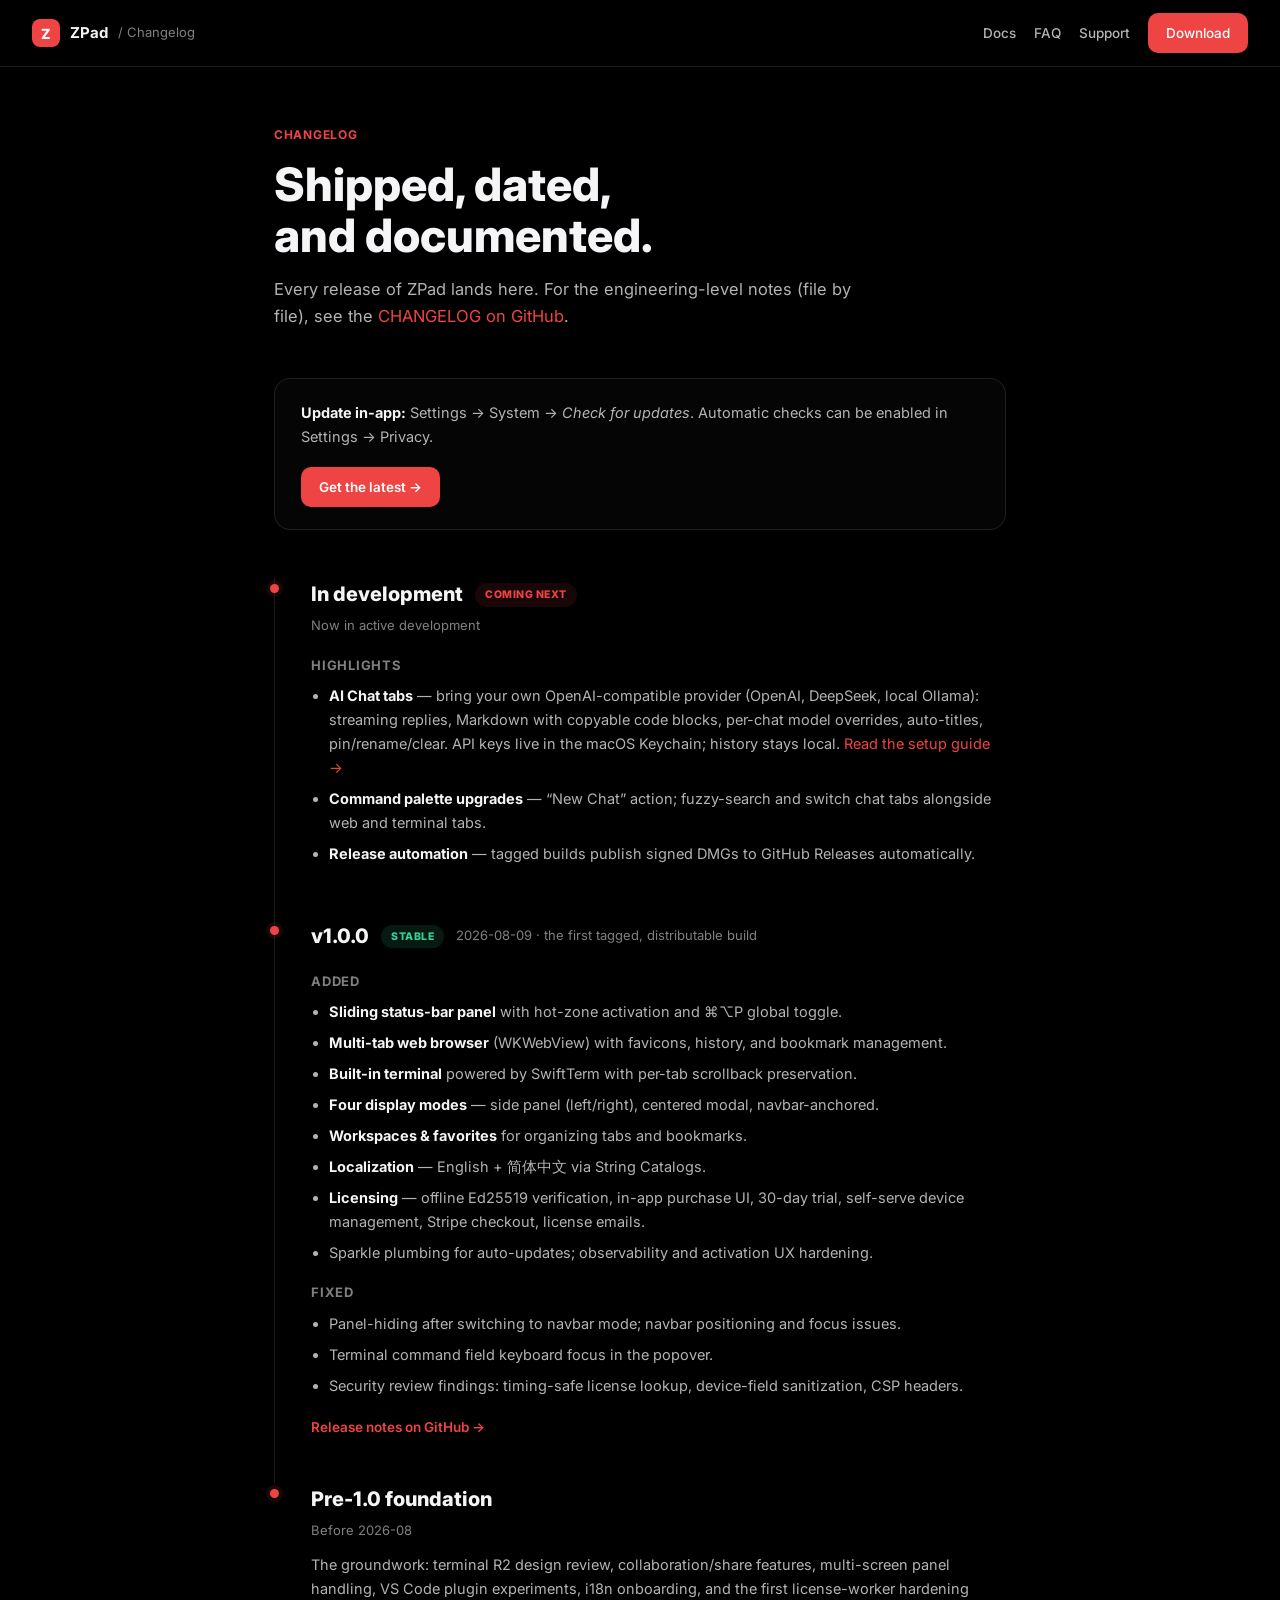
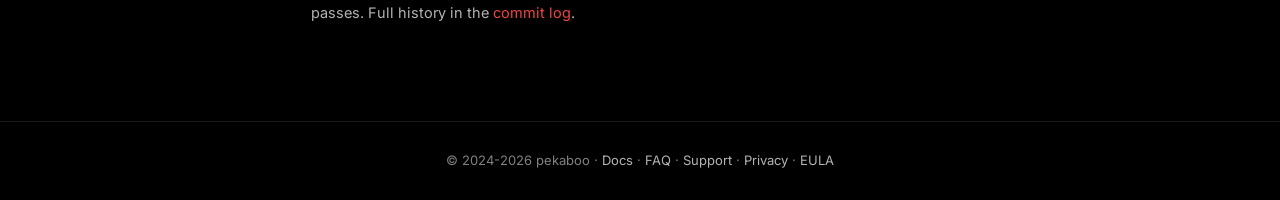
==== changelog.html @ 7bf7c528 "Website: ZPad official site (migrated from ZPad/website) - 9 pages: index, docs, faq, changelog, sup" ====
<!DOCTYPE html>
<html lang="en">
<head>
  <meta charset="UTF-8" />
  <meta name="viewport" content="width=device-width, initial-scale=1.0, viewport-fit=cover" />
  <meta name="theme-color" content="#000000" />
  <title>ZPad Changelog — What's new in every release</title>
  <meta name="description" content="Every ZPad release, dated and documented: new features, fixes, and improvements. Watch the product improve in public — v1.0.0 shipped the sliding panel, browser, terminal, workspaces, and licensing." />
  <meta name="robots" content="index, follow" />
  <link rel="canonical" href="https://zpad.wangyitu.tech/changelog.html" />
  <link rel="icon" type="image/svg+xml" href="data:image/svg+xml,<svg xmlns='http://www.w3.org/2000/svg' viewBox='0 0 100 100'><rect width='100' height='100' rx='22' fill='%23ef4444'/><text x='50' y='72' font-size='62' font-family='-apple-system,sans-serif' font-weight='800' fill='white' text-anchor='middle'>Z</text></svg>" />
  <meta property="og:type" content="website" />
  <meta property="og:site_name" content="ZPad" />
  <meta property="og:title" content="ZPad Changelog" />
  <meta property="og:description" content="Every release, dated and documented. Watch ZPad improve in public." />
  <meta property="og:url" content="https://zpad.wangyitu.tech/changelog.html" />
  <link rel="preconnect" href="https://fonts.googleapis.com" />
  <link rel="preconnect" href="https://fonts.gstatic.com" crossorigin />
  <link href="https://fonts.googleapis.com/css2?family=Inter:wght@400;500;600;700;800&display=swap" rel="stylesheet" />
  <style>
    * { margin: 0; padding: 0; box-sizing: border-box; }

    :root {
      --accent: #ef4444;
      --accent-dim: rgba(239, 68, 68, 0.1);
      --text-primary: #f5f5f7;
      --text-secondary: rgba(255, 255, 255, 0.7);
      --text-tertiary: rgba(255, 255, 255, 0.5);
      --border: rgba(255, 255, 255, 0.1);
      --border-light: rgba(255, 255, 255, 0.16);
      --card: rgba(255, 255, 255, 0.02);
    }

    body {
      font-family: 'Inter', -apple-system, BlinkMacSystemFont, 'SF Pro Display', sans-serif;
      background: #000;
      color: var(--text-primary);
      line-height: 1.65;
      -webkit-font-smoothing: antialiased;
    }

    a { color: var(--accent); text-decoration: none; }
    a:hover { text-decoration: underline; }

    code {
      font-family: ui-monospace, 'SF Mono', Menlo, monospace;
      font-size: 0.88em;
      background: rgba(255,255,255,0.07);
      padding: 2px 7px;
      border-radius: 5px;
    }

    .header {
      position: fixed; top: 0; left: 0; right: 0; z-index: 100;
      display: flex; align-items: center; justify-content: space-between;
      padding: 13px 32px;
      background: rgba(0,0,0,0.82);
      backdrop-filter: saturate(180%) blur(20px);
      -webkit-backdrop-filter: saturate(180%) blur(20px);
      border-bottom: 1px solid var(--border);
    }
    .brand { display: flex; align-items: center; gap: 10px; color: inherit; }
    .brand:hover { text-decoration: none; }
    .logo {
      width: 28px; height: 28px; border-radius: 8px;
      background: var(--accent); color: #fff;
      display: flex; align-items: center; justify-content: center;
      font-weight: 800; font-size: 14px;
    }
    .brand-name { font-weight: 700; font-size: 15px; }
    .header-crumb { font-size: 13px; color: var(--text-tertiary); }
    .header-links { display: flex; align-items: center; gap: 18px; }
    .header-links a { color: var(--text-secondary); font-size: 13.5px; font-weight: 500; }
    .header-links a:hover { color: var(--text-primary); text-decoration: none; }
    .btn-primary {
      display: inline-flex; align-items: center; gap: 8px;
      background: var(--accent); color: #fff !important;
      padding: 9px 18px; border-radius: 10px;
      font-size: 13.5px; font-weight: 600;
      transition: transform .15s ease, box-shadow .15s ease;
    }
    .btn-primary:hover { transform: translateY(-1px); box-shadow: 0 6px 20px rgba(239,68,68,0.35); text-decoration: none; }

    main { max-width: 780px; margin: 0 auto; padding: 120px 24px 90px; }

    .page-head { margin-bottom: 48px; }
    .eyebrow {
      display: inline-flex; align-items: center; gap: 8px;
      font-size: 12px; font-weight: 700; letter-spacing: .06em; text-transform: uppercase;
      color: var(--accent); margin-bottom: 14px;
    }
    h1 { font-size: clamp(32px, 5vw, 46px); font-weight: 800; line-height: 1.12; margin-bottom: 14px; }
    .page-head p { color: var(--text-secondary); font-size: 16.5px; max-width: 600px; }

    .subscribe-card {
      display: flex; align-items: center; justify-content: space-between; gap: 18px;
      flex-wrap: wrap;
      border: 1px solid var(--border); border-radius: 16px;
      background: var(--card); padding: 22px 26px; margin-bottom: 48px;
    }
    .subscribe-card p { margin: 0; font-size: 14.5px; color: var(--text-secondary); }
    .subscribe-card p strong { color: var(--text-primary); }

    /* Timeline */
    .release { position: relative; padding: 0 0 44px 36px; border-left: 1px solid var(--border); }
    .release:last-child { border-left-color: transparent; padding-bottom: 0; }
    .release::before {
      content: ''; position: absolute; left: -5px; top: 6px;
      width: 9px; height: 9px; border-radius: 50%;
      background: var(--accent); box-shadow: 0 0 0 4px var(--accent-dim);
    }
    .release.current::before { animation: pulse 2.2s infinite; }
    @keyframes pulse { 0%,100% { box-shadow: 0 0 0 4px var(--accent-dim);} 50% { box-shadow: 0 0 0 8px rgba(239,68,68,0.05);} }
    .rel-head { display: flex; align-items: center; gap: 12px; flex-wrap: wrap; margin-bottom: 4px; }
    .rel-head h2 { font-size: 20px; font-weight: 800; }
    .rel-tag {
      font-size: 10.5px; font-weight: 800; letter-spacing: .05em;
      padding: 3px 10px; border-radius: 999px;
    }
    .rel-tag.latest { background: var(--accent); color: #fff; }
    .rel-tag.next { background: var(--accent-dim); color: var(--accent); }
    .rel-tag.stable { background: rgba(52,211,153,0.12); color: #34d399; }
    .rel-date { font-size: 13px; color: var(--text-tertiary); }
    .rel-body p { color: var(--text-secondary); font-size: 14.5px; margin: 12px 0 6px; }
    .rel-body ul { margin: 6px 0 10px 18px; color: var(--text-secondary); font-size: 14.5px; }
    .rel-body li { margin-bottom: 7px; }
    .rel-body strong { color: var(--text-primary); }
    .rel-body h3 { font-size: 13px; font-weight: 700; text-transform: uppercase; letter-spacing: .06em; color: var(--text-tertiary); margin: 18px 0 8px; }
    .rel-link { font-size: 13.5px; font-weight: 600; display: inline-block; margin-top: 8px; }

    .footer {
      border-top: 1px solid var(--border);
      padding: 28px 32px; text-align: center;
      color: var(--text-tertiary); font-size: 13px;
    }
    .footer a { color: var(--text-secondary); }

    @media (max-width: 640px) {
      .header { padding: 12px 20px; }
      .header-crumb { display: none; }
      main { padding: 100px 18px 70px; }
    }
    @media (prefers-reduced-motion: reduce) {
      .release.current::before { animation: none; }
    }
  </style>
</head>
<body>

<header class="header">
  <a class="brand" href="index.html">
    <div class="logo">Z</div>
    <span class="brand-name">ZPad</span>
    <span class="header-crumb">/ Changelog</span>
  </a>
  <nav class="header-links">
    <a href="docs.html">Docs</a>
    <a href="faq.html">FAQ</a>
    <a href="support.html">Support</a>
    <a class="btn-primary" href="https://github.com/pekaboo/ZPad/releases/latest" target="_blank" rel="noopener">Download</a>
  </nav>
</header>

<main>
  <div class="page-head">
    <span class="eyebrow">Changelog</span>
    <h1>Shipped, dated,<br>and documented.</h1>
    <p>Every release of ZPad lands here. For the engineering-level notes (file by file), see the <a href="https://github.com/pekaboo/ZPad/blob/master/CHANGELOG.md" target="_blank" rel="noopener">CHANGELOG on GitHub</a>.</p>
  </div>

  <div class="subscribe-card">
    <p><strong>Update in-app:</strong> Settings → System → <em>Check for updates</em>. Automatic checks can be enabled in Settings → Privacy.</p>
    <a class="btn-primary" href="https://github.com/pekaboo/ZPad/releases/latest" target="_blank" rel="noopener" style="text-decoration:none;">Get the latest →</a>
  </div>

  <!-- ============ Next ============ -->
  <article class="release current" id="next">
    <div class="rel-head">
      <h2>In development</h2>
      <span class="rel-tag next">COMING NEXT</span>
    </div>
    <div class="rel-date">Now in active development</div>
    <div class="rel-body">
      <h3>Highlights</h3>
      <ul>
        <li><strong>AI Chat tabs</strong> — bring your own OpenAI-compatible provider (OpenAI, DeepSeek, local Ollama): streaming replies, Markdown with copyable code blocks, per-chat model overrides, auto-titles, pin/rename/clear. API keys live in the macOS Keychain; history stays local. <a href="docs.html#ai-chat">Read the setup guide →</a></li>
        <li><strong>Command palette upgrades</strong> — “New Chat” action; fuzzy-search and switch chat tabs alongside web and terminal tabs.</li>
        <li><strong>Release automation</strong> — tagged builds publish signed DMGs to GitHub Releases automatically.</li>
      </ul>
    </div>
  </article>

  <!-- ============ 1.0.0 ============ -->
  <article class="release" id="v1-0-0">
    <div class="rel-head">
      <h2>v1.0.0</h2>
      <span class="rel-tag stable">STABLE</span>
      <span class="rel-date">2026-08-09 · the first tagged, distributable build</span>
    </div>
    <div class="rel-body">
      <h3>Added</h3>
      <ul>
        <li><strong>Sliding status-bar panel</strong> with hot-zone activation and <kbd style="font-family:inherit;">⌘⌥P</kbd> global toggle.</li>
        <li><strong>Multi-tab web browser</strong> (WKWebView) with favicons, history, and bookmark management.</li>
        <li><strong>Built-in terminal</strong> powered by SwiftTerm with per-tab scrollback preservation.</li>
        <li><strong>Four display modes</strong> — side panel (left/right), centered modal, navbar-anchored.</li>
        <li><strong>Workspaces &amp; favorites</strong> for organizing tabs and bookmarks.</li>
        <li><strong>Localization</strong> — English + 简体中文 via String Catalogs.</li>
        <li><strong>Licensing</strong> — offline Ed25519 verification, in-app purchase UI, 30-day trial, self-serve device management, Stripe checkout, license emails.</li>
        <li>Sparkle plumbing for auto-updates; observability and activation UX hardening.</li>
      </ul>
      <h3>Fixed</h3>
      <ul>
        <li>Panel-hiding after switching to navbar mode; navbar positioning and focus issues.</li>
        <li>Terminal command field keyboard focus in the popover.</li>
        <li>Security review findings: timing-safe license lookup, device-field sanitization, CSP headers.</li>
      </ul>
      <a class="rel-link" href="https://github.com/pekaboo/ZPad/releases/tag/v1.0.0" target="_blank" rel="noopener">Release notes on GitHub →</a>
    </div>
  </article>

  <!-- ============ Pre-1.0 ============ -->
  <article class="release" id="pre-history">
    <div class="rel-head">
      <h2>Pre-1.0 foundation</h2>
    </div>
    <div class="rel-date">Before 2026-08</div>
    <div class="rel-body">
      <p>The groundwork: terminal R2 design review, collaboration/share features, multi-screen panel handling, VS Code plugin experiments, i18n onboarding, and the first license-worker hardening passes. Full history in the <a href="https://github.com/pekaboo/ZPad/commits/master" target="_blank" rel="noopener">commit log</a>.</p>
    </div>
  </article>
</main>

<footer class="footer">
  <p>&copy; 2024-2026 pekaboo · <a href="docs.html">Docs</a> · <a href="faq.html">FAQ</a> · <a href="support.html">Support</a> · <a href="privacy.html">Privacy</a> · <a href="eula.html">EULA</a></p>
</footer>

</body>
</html>
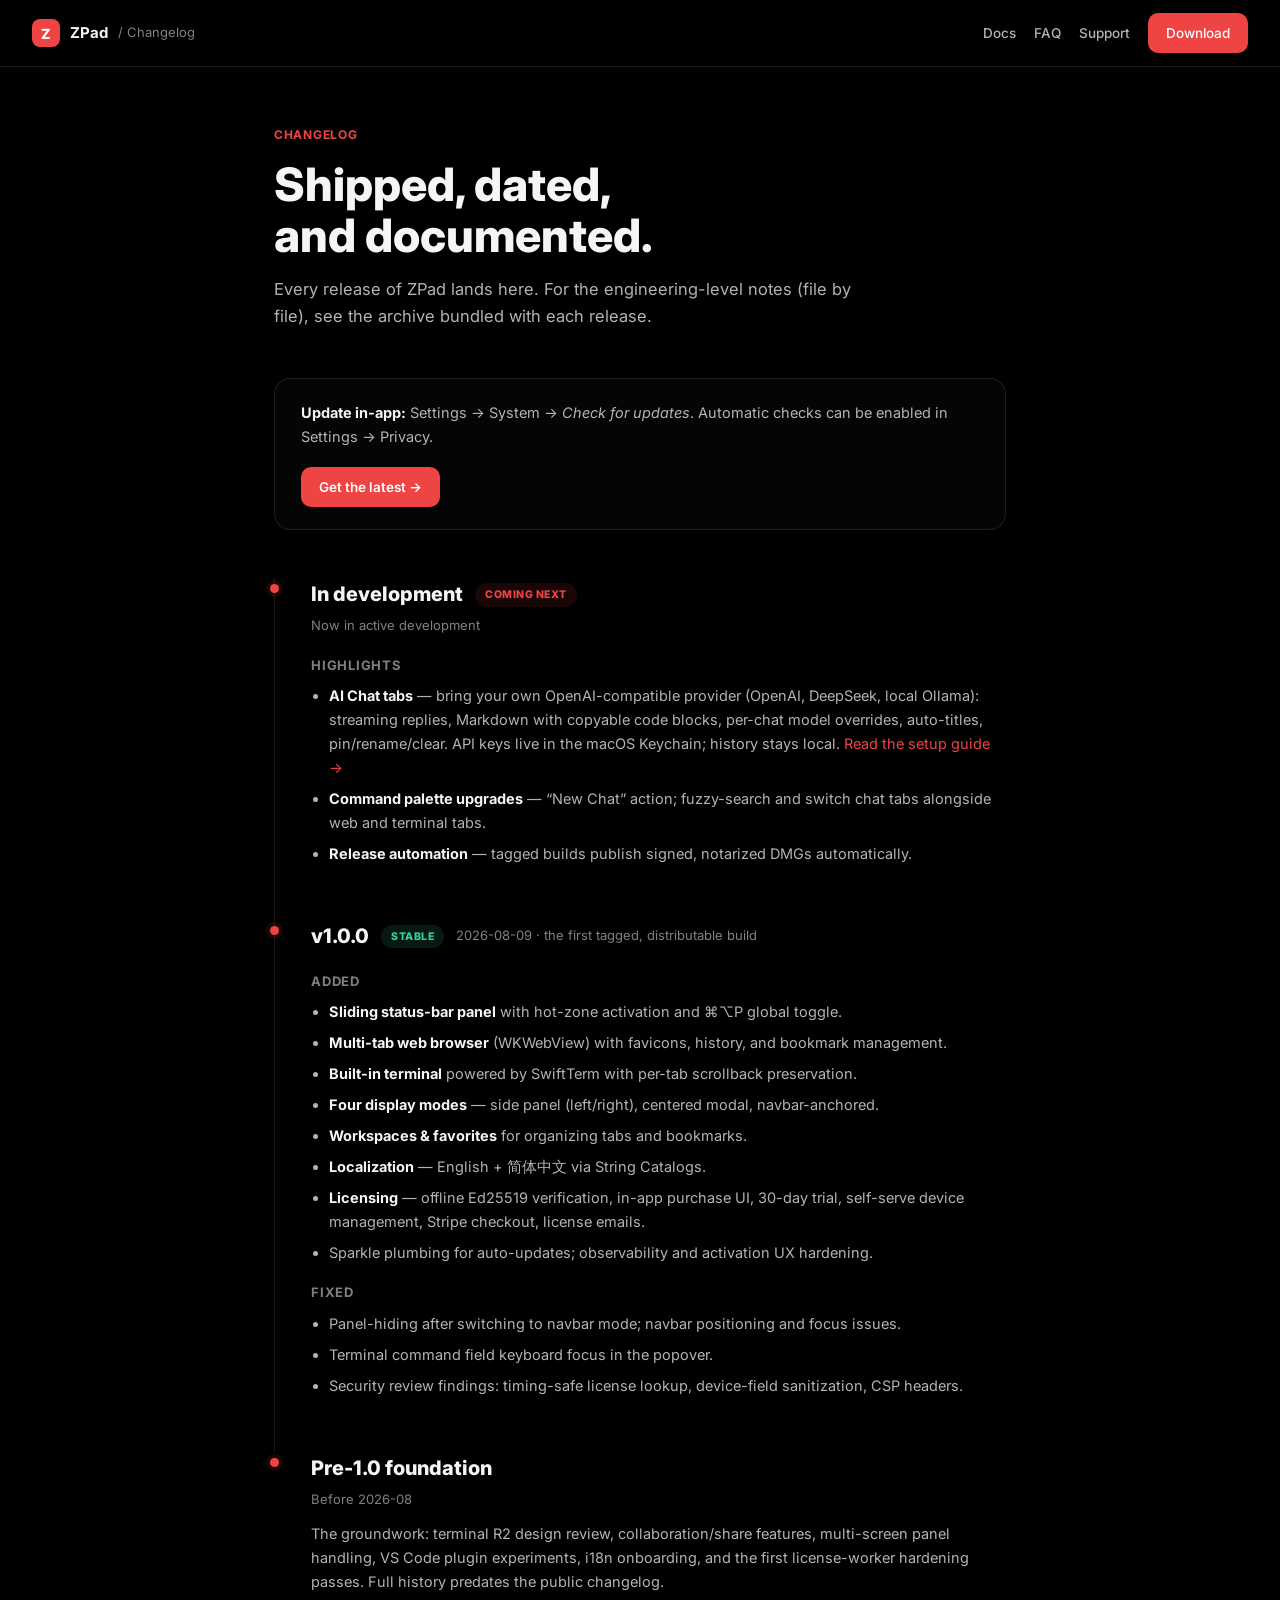
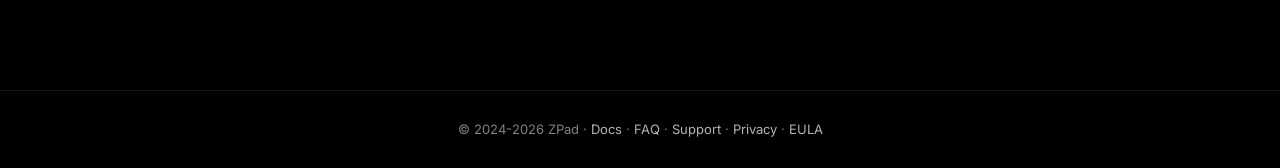
==== commit ff37c586: "Remove GitHub/open-source references for paid closed-source product - Strip all repository/issue/rel" ====
--- a/changelog.html
+++ b/changelog.html
@@ -7,13 +7,13 @@
   <title>ZPad Changelog — What's new in every release</title>
   <meta name="description" content="Every ZPad release, dated and documented: new features, fixes, and improvements. Watch the product improve in public — v1.0.0 shipped the sliding panel, browser, terminal, workspaces, and licensing." />
   <meta name="robots" content="index, follow" />
-  <link rel="canonical" href="https://zpad.wangyitu.tech/changelog.html" />
+  <link rel="canonical" href="https://zpad.app/changelog.html" />
   <link rel="icon" type="image/svg+xml" href="data:image/svg+xml,<svg xmlns='http://www.w3.org/2000/svg' viewBox='0 0 100 100'><rect width='100' height='100' rx='22' fill='%23ef4444'/><text x='50' y='72' font-size='62' font-family='-apple-system,sans-serif' font-weight='800' fill='white' text-anchor='middle'>Z</text></svg>" />
   <meta property="og:type" content="website" />
   <meta property="og:site_name" content="ZPad" />
   <meta property="og:title" content="ZPad Changelog" />
   <meta property="og:description" content="Every release, dated and documented. Watch ZPad improve in public." />
-  <meta property="og:url" content="https://zpad.wangyitu.tech/changelog.html" />
+  <meta property="og:url" content="https://zpad.app/changelog.html" />
   <link rel="preconnect" href="https://fonts.googleapis.com" />
   <link rel="preconnect" href="https://fonts.gstatic.com" crossorigin />
   <link href="https://fonts.googleapis.com/css2?family=Inter:wght@400;500;600;700;800&display=swap" rel="stylesheet" />
@@ -157,7 +157,7 @@
     <a href="docs.html">Docs</a>
     <a href="faq.html">FAQ</a>
     <a href="support.html">Support</a>
-    <a class="btn-primary" href="https://github.com/pekaboo/ZPad/releases/latest" target="_blank" rel="noopener">Download</a>
+    <a class="btn-primary" href="download.html" target="_blank" rel="noopener">Download</a>
   </nav>
 </header>
 
@@ -165,12 +165,12 @@
   <div class="page-head">
     <span class="eyebrow">Changelog</span>
     <h1>Shipped, dated,<br>and documented.</h1>
-    <p>Every release of ZPad lands here. For the engineering-level notes (file by file), see the <a href="https://github.com/pekaboo/ZPad/blob/master/CHANGELOG.md" target="_blank" rel="noopener">CHANGELOG on GitHub</a>.</p>
+    <p>Every release of ZPad lands here. For the engineering-level notes (file by file), see the archive bundled with each release.</p>
   </div>
 
   <div class="subscribe-card">
     <p><strong>Update in-app:</strong> Settings → System → <em>Check for updates</em>. Automatic checks can be enabled in Settings → Privacy.</p>
-    <a class="btn-primary" href="https://github.com/pekaboo/ZPad/releases/latest" target="_blank" rel="noopener" style="text-decoration:none;">Get the latest →</a>
+    <a class="btn-primary" href="download.html" target="_blank" rel="noopener" style="text-decoration:none;">Get the latest →</a>
   </div>
 
   <!-- ============ Next ============ -->
@@ -185,7 +185,7 @@
       <ul>
         <li><strong>AI Chat tabs</strong> — bring your own OpenAI-compatible provider (OpenAI, DeepSeek, local Ollama): streaming replies, Markdown with copyable code blocks, per-chat model overrides, auto-titles, pin/rename/clear. API keys live in the macOS Keychain; history stays local. <a href="docs.html#ai-chat">Read the setup guide →</a></li>
         <li><strong>Command palette upgrades</strong> — “New Chat” action; fuzzy-search and switch chat tabs alongside web and terminal tabs.</li>
-        <li><strong>Release automation</strong> — tagged builds publish signed DMGs to GitHub Releases automatically.</li>
+        <li><strong>Release automation</strong> — tagged builds publish signed, notarized DMGs automatically.</li>
       </ul>
     </div>
   </article>
@@ -215,7 +215,6 @@
         <li>Terminal command field keyboard focus in the popover.</li>
         <li>Security review findings: timing-safe license lookup, device-field sanitization, CSP headers.</li>
       </ul>
-      <a class="rel-link" href="https://github.com/pekaboo/ZPad/releases/tag/v1.0.0" target="_blank" rel="noopener">Release notes on GitHub →</a>
     </div>
   </article>
 
@@ -226,13 +225,13 @@
     </div>
     <div class="rel-date">Before 2026-08</div>
     <div class="rel-body">
-      <p>The groundwork: terminal R2 design review, collaboration/share features, multi-screen panel handling, VS Code plugin experiments, i18n onboarding, and the first license-worker hardening passes. Full history in the <a href="https://github.com/pekaboo/ZPad/commits/master" target="_blank" rel="noopener">commit log</a>.</p>
+      <p>The groundwork: terminal R2 design review, collaboration/share features, multi-screen panel handling, VS Code plugin experiments, i18n onboarding, and the first license-worker hardening passes. Full history predates the public changelog.</p>
     </div>
   </article>
 </main>
 
 <footer class="footer">
-  <p>&copy; 2024-2026 pekaboo · <a href="docs.html">Docs</a> · <a href="faq.html">FAQ</a> · <a href="support.html">Support</a> · <a href="privacy.html">Privacy</a> · <a href="eula.html">EULA</a></p>
+  <p>&copy; 2024-2026 ZPad · <a href="docs.html">Docs</a> · <a href="faq.html">FAQ</a> · <a href="support.html">Support</a> · <a href="privacy.html">Privacy</a> · <a href="eula.html">EULA</a></p>
 </footer>
 
 </body>
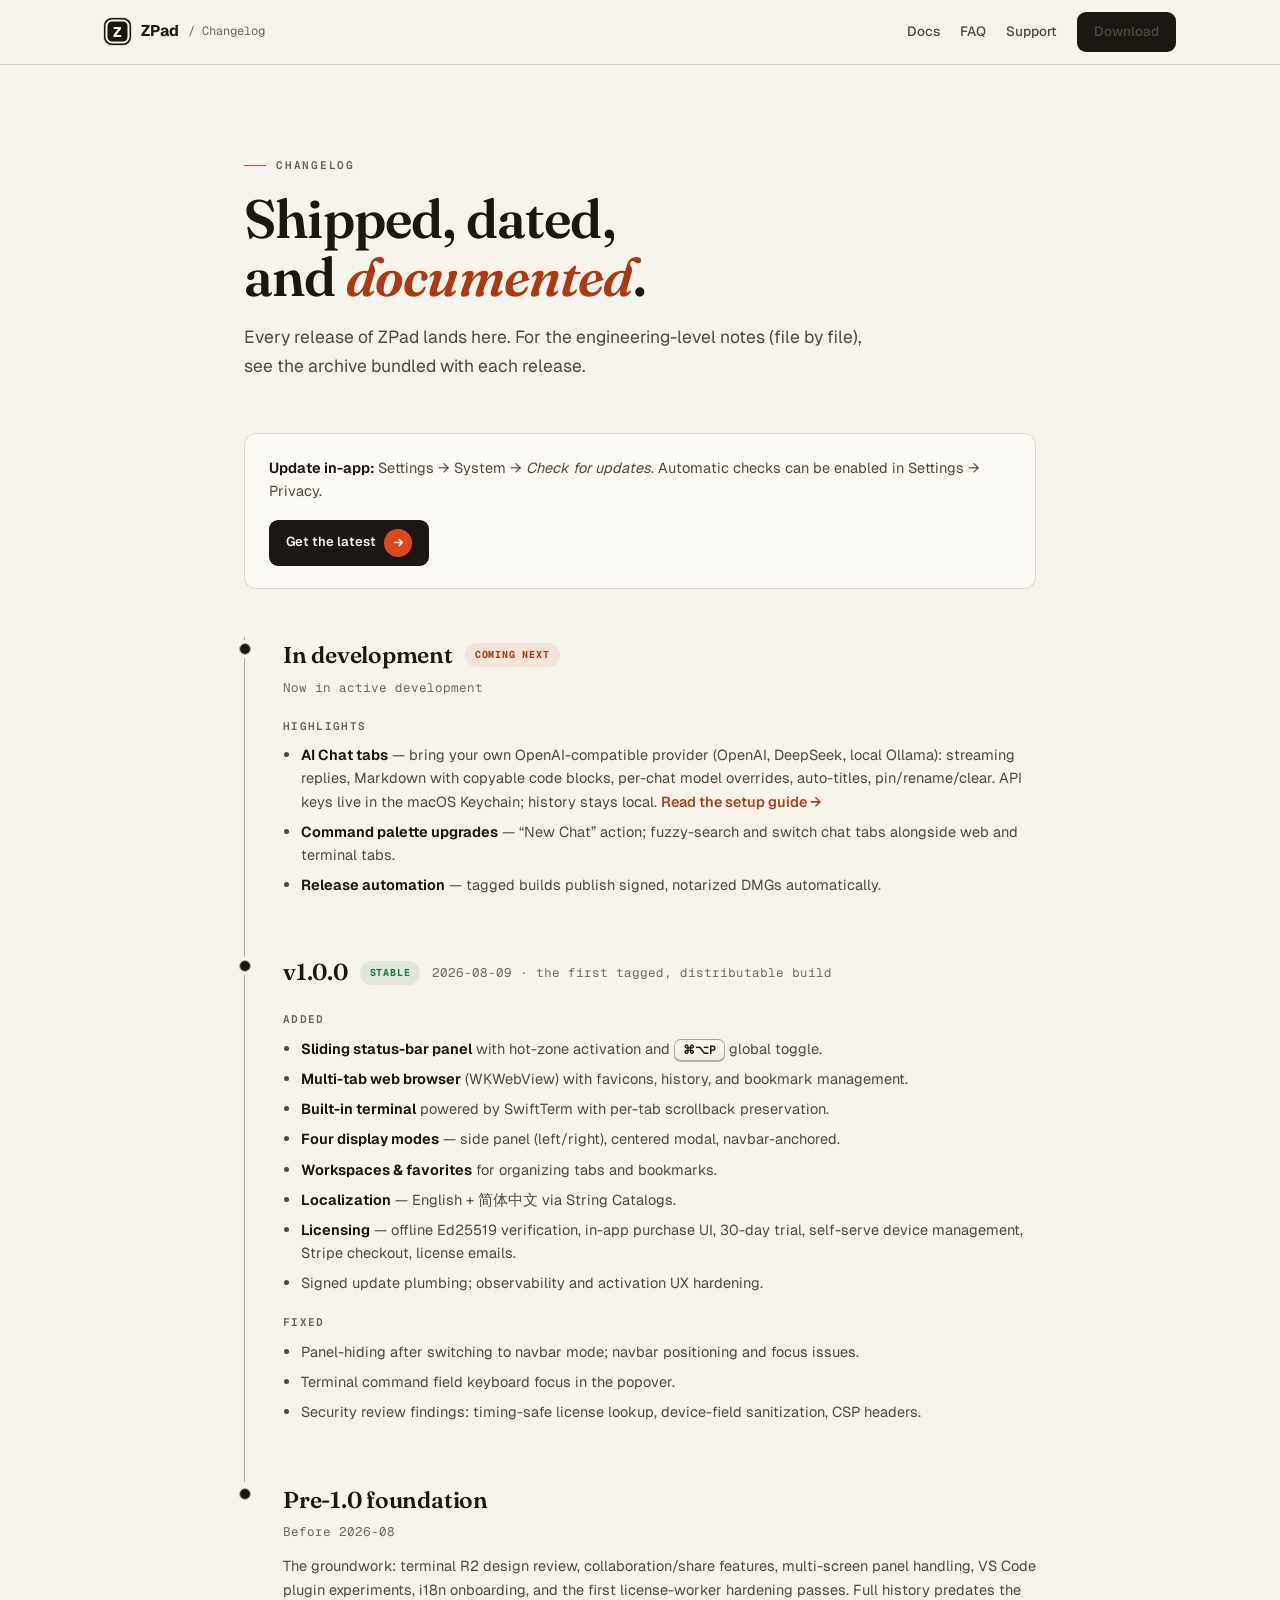
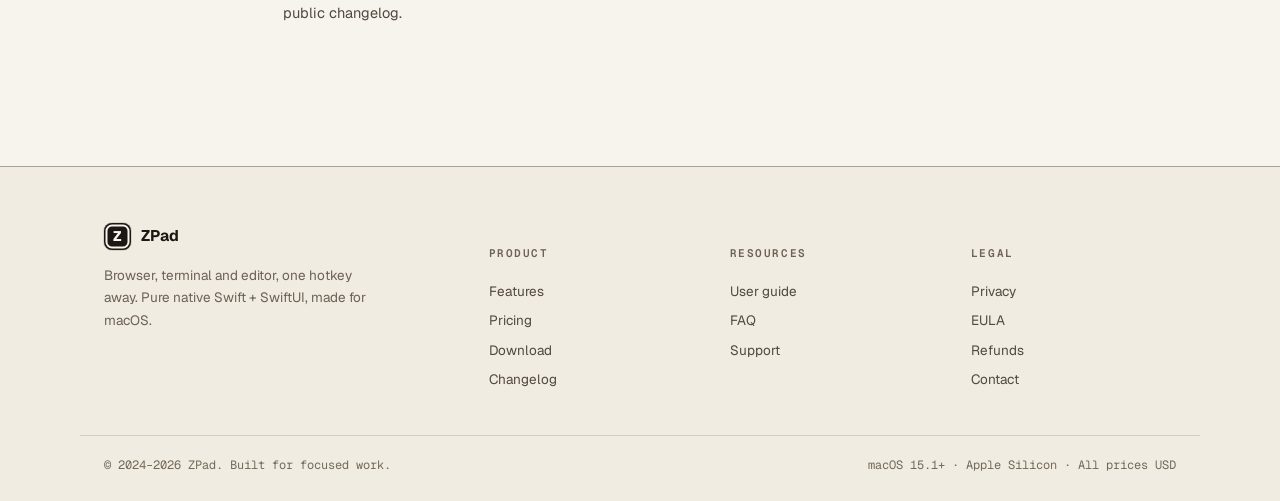
==== commit c08bbdb1: "Redesign: Field Manual design language across all 10 pages New direction: warm ivory paper + near-bl" ====
--- a/changelog.html
+++ b/changelog.html
@@ -3,181 +3,61 @@
 <head>
   <meta charset="UTF-8" />
   <meta name="viewport" content="width=device-width, initial-scale=1.0, viewport-fit=cover" />
-  <meta name="theme-color" content="#000000" />
+  <meta name="theme-color" content="#F7F4ED" />
   <title>ZPad Changelog — What's new in every release</title>
   <meta name="description" content="Every ZPad release, dated and documented: new features, fixes, and improvements. Watch the product improve in public — v1.0.0 shipped the sliding panel, browser, terminal, workspaces, and licensing." />
   <meta name="robots" content="index, follow" />
   <link rel="canonical" href="https://zpad.app/changelog.html" />
-  <link rel="icon" type="image/svg+xml" href="data:image/svg+xml,<svg xmlns='http://www.w3.org/2000/svg' viewBox='0 0 100 100'><rect width='100' height='100' rx='22' fill='%23ef4444'/><text x='50' y='72' font-size='62' font-family='-apple-system,sans-serif' font-weight='800' fill='white' text-anchor='middle'>Z</text></svg>" />
+  <link rel="icon" type="image/svg+xml" href="data:image/svg+xml,<svg xmlns='http://www.w3.org/2000/svg' viewBox='0 0 100 100'><rect width='100' height='100' rx='22' fill='%231C1712'/><rect x='7' y='7' width='86' height='86' rx='16' fill='none' stroke='%23F7F4ED' stroke-width='4'/><text x='50' y='71' font-size='58' font-family='-apple-system,sans-serif' font-weight='800' fill='%23F7F4ED' text-anchor='middle'>Z</text></svg>" />
   <meta property="og:type" content="website" />
   <meta property="og:site_name" content="ZPad" />
   <meta property="og:title" content="ZPad Changelog" />
   <meta property="og:description" content="Every release, dated and documented. Watch ZPad improve in public." />
   <meta property="og:url" content="https://zpad.app/changelog.html" />
+  <link rel="stylesheet" href="assets/site.css" />
   <link rel="preconnect" href="https://fonts.googleapis.com" />
   <link rel="preconnect" href="https://fonts.gstatic.com" crossorigin />
-  <link href="https://fonts.googleapis.com/css2?family=Inter:wght@400;500;600;700;800&display=swap" rel="stylesheet" />
-  <style>
-    * { margin: 0; padding: 0; box-sizing: border-box; }
-
-    :root {
-      --accent: #ef4444;
-      --accent-dim: rgba(239, 68, 68, 0.1);
-      --text-primary: #f5f5f7;
-      --text-secondary: rgba(255, 255, 255, 0.7);
-      --text-tertiary: rgba(255, 255, 255, 0.5);
-      --border: rgba(255, 255, 255, 0.1);
-      --border-light: rgba(255, 255, 255, 0.16);
-      --card: rgba(255, 255, 255, 0.02);
-    }
-
-    body {
-      font-family: 'Inter', -apple-system, BlinkMacSystemFont, 'SF Pro Display', sans-serif;
-      background: #000;
-      color: var(--text-primary);
-      line-height: 1.65;
-      -webkit-font-smoothing: antialiased;
-    }
-
-    a { color: var(--accent); text-decoration: none; }
-    a:hover { text-decoration: underline; }
-
-    code {
-      font-family: ui-monospace, 'SF Mono', Menlo, monospace;
-      font-size: 0.88em;
-      background: rgba(255,255,255,0.07);
-      padding: 2px 7px;
-      border-radius: 5px;
-    }
-
-    .header {
-      position: fixed; top: 0; left: 0; right: 0; z-index: 100;
-      display: flex; align-items: center; justify-content: space-between;
-      padding: 13px 32px;
-      background: rgba(0,0,0,0.82);
-      backdrop-filter: saturate(180%) blur(20px);
-      -webkit-backdrop-filter: saturate(180%) blur(20px);
-      border-bottom: 1px solid var(--border);
-    }
-    .brand { display: flex; align-items: center; gap: 10px; color: inherit; }
-    .brand:hover { text-decoration: none; }
-    .logo {
-      width: 28px; height: 28px; border-radius: 8px;
-      background: var(--accent); color: #fff;
-      display: flex; align-items: center; justify-content: center;
-      font-weight: 800; font-size: 14px;
-    }
-    .brand-name { font-weight: 700; font-size: 15px; }
-    .header-crumb { font-size: 13px; color: var(--text-tertiary); }
-    .header-links { display: flex; align-items: center; gap: 18px; }
-    .header-links a { color: var(--text-secondary); font-size: 13.5px; font-weight: 500; }
-    .header-links a:hover { color: var(--text-primary); text-decoration: none; }
-    .btn-primary {
-      display: inline-flex; align-items: center; gap: 8px;
-      background: var(--accent); color: #fff !important;
-      padding: 9px 18px; border-radius: 10px;
-      font-size: 13.5px; font-weight: 600;
-      transition: transform .15s ease, box-shadow .15s ease;
-    }
-    .btn-primary:hover { transform: translateY(-1px); box-shadow: 0 6px 20px rgba(239,68,68,0.35); text-decoration: none; }
-
-    main { max-width: 780px; margin: 0 auto; padding: 120px 24px 90px; }
-
-    .page-head { margin-bottom: 48px; }
-    .eyebrow {
-      display: inline-flex; align-items: center; gap: 8px;
-      font-size: 12px; font-weight: 700; letter-spacing: .06em; text-transform: uppercase;
-      color: var(--accent); margin-bottom: 14px;
-    }
-    h1 { font-size: clamp(32px, 5vw, 46px); font-weight: 800; line-height: 1.12; margin-bottom: 14px; }
-    .page-head p { color: var(--text-secondary); font-size: 16.5px; max-width: 600px; }
-
-    .subscribe-card {
-      display: flex; align-items: center; justify-content: space-between; gap: 18px;
-      flex-wrap: wrap;
-      border: 1px solid var(--border); border-radius: 16px;
-      background: var(--card); padding: 22px 26px; margin-bottom: 48px;
-    }
-    .subscribe-card p { margin: 0; font-size: 14.5px; color: var(--text-secondary); }
-    .subscribe-card p strong { color: var(--text-primary); }
-
-    /* Timeline */
-    .release { position: relative; padding: 0 0 44px 36px; border-left: 1px solid var(--border); }
-    .release:last-child { border-left-color: transparent; padding-bottom: 0; }
-    .release::before {
-      content: ''; position: absolute; left: -5px; top: 6px;
-      width: 9px; height: 9px; border-radius: 50%;
-      background: var(--accent); box-shadow: 0 0 0 4px var(--accent-dim);
-    }
-    .release.current::before { animation: pulse 2.2s infinite; }
-    @keyframes pulse { 0%,100% { box-shadow: 0 0 0 4px var(--accent-dim);} 50% { box-shadow: 0 0 0 8px rgba(239,68,68,0.05);} }
-    .rel-head { display: flex; align-items: center; gap: 12px; flex-wrap: wrap; margin-bottom: 4px; }
-    .rel-head h2 { font-size: 20px; font-weight: 800; }
-    .rel-tag {
-      font-size: 10.5px; font-weight: 800; letter-spacing: .05em;
-      padding: 3px 10px; border-radius: 999px;
-    }
-    .rel-tag.latest { background: var(--accent); color: #fff; }
-    .rel-tag.next { background: var(--accent-dim); color: var(--accent); }
-    .rel-tag.stable { background: rgba(52,211,153,0.12); color: #34d399; }
-    .rel-date { font-size: 13px; color: var(--text-tertiary); }
-    .rel-body p { color: var(--text-secondary); font-size: 14.5px; margin: 12px 0 6px; }
-    .rel-body ul { margin: 6px 0 10px 18px; color: var(--text-secondary); font-size: 14.5px; }
-    .rel-body li { margin-bottom: 7px; }
-    .rel-body strong { color: var(--text-primary); }
-    .rel-body h3 { font-size: 13px; font-weight: 700; text-transform: uppercase; letter-spacing: .06em; color: var(--text-tertiary); margin: 18px 0 8px; }
-    .rel-link { font-size: 13.5px; font-weight: 600; display: inline-block; margin-top: 8px; }
-
-    .footer {
-      border-top: 1px solid var(--border);
-      padding: 28px 32px; text-align: center;
-      color: var(--text-tertiary); font-size: 13px;
-    }
-    .footer a { color: var(--text-secondary); }
-
-    @media (max-width: 640px) {
-      .header { padding: 12px 20px; }
-      .header-crumb { display: none; }
-      main { padding: 100px 18px 70px; }
-    }
-    @media (prefers-reduced-motion: reduce) {
-      .release.current::before { animation: none; }
-    }
-  </style>
+  <link href="https://fonts.googleapis.com/css2?family=Fraunces:ital,opsz,wght@0,9..144,400..700;1,9..144,400..700&family=Geist:wght@400;500;600;700;800&family=Geist+Mono:wght@400;500;600&display=swap" rel="stylesheet" />
 </head>
 <body>
 
-<header class="header">
-  <a class="brand" href="index.html">
-    <div class="logo">Z</div>
-    <span class="brand-name">ZPad</span>
-    <span class="header-crumb">/ Changelog</span>
-  </a>
-  <nav class="header-links">
-    <a href="docs.html">Docs</a>
-    <a href="faq.html">FAQ</a>
-    <a href="support.html">Support</a>
-    <a class="btn-primary" href="download.html" target="_blank" rel="noopener">Download</a>
-  </nav>
+<a class="skip-link" href="#main">Skip to content</a>
+
+<header class="site-head">
+  <div class="head-in">
+    <a class="brand" href="index.html">
+      <span class="brand-mark" aria-hidden="true">Z</span>
+      <span class="brand-name">ZPad</span>
+      <span class="head-crumb">/ Changelog</span>
+    </a>
+    <nav class="head-links" aria-label="Site">
+      <a href="docs.html">Docs</a>
+      <a href="faq.html">FAQ</a>
+      <a href="support.html">Support</a>
+      <a class="btn btn-primary btn-sm" href="download.html">Download</a>
+    </nav>
+  </div>
 </header>
 
-<main>
+<main class="page-main" id="main">
   <div class="page-head">
-    <span class="eyebrow">Changelog</span>
-    <h1>Shipped, dated,<br>and documented.</h1>
-    <p>Every release of ZPad lands here. For the engineering-level notes (file by file), see the archive bundled with each release.</p>
+    <span class="kicker">Changelog</span>
+    <h1>Shipped, dated,<br>and <em>documented</em>.</h1>
+    <p class="lede">Every release of ZPad lands here. For the engineering-level notes (file by file), see the archive bundled with each release.</p>
   </div>
 
   <div class="subscribe-card">
     <p><strong>Update in-app:</strong> Settings → System → <em>Check for updates</em>. Automatic checks can be enabled in Settings → Privacy.</p>
-    <a class="btn-primary" href="download.html" target="_blank" rel="noopener" style="text-decoration:none;">Get the latest →</a>
+    <a class="btn btn-primary btn-sm" href="download.html">Get the latest
+      <span class="chip-ic"><svg fill="none" stroke="currentColor" viewBox="0 0 24 24"><path stroke-linecap="round" stroke-linejoin="round" stroke-width="2.5" d="M5 12h14m0 0l-6-6m6 6l-6 6"/></svg></span>
+    </a>
   </div>
 
   <!-- ============ Next ============ -->
-  <article class="release current" id="next">
+  <article class="release" id="next">
     <div class="rel-head">
       <h2>In development</h2>
-      <span class="rel-tag next">COMING NEXT</span>
+      <span class="rel-tag next">Coming next</span>
     </div>
     <div class="rel-date">Now in active development</div>
     <div class="rel-body">
@@ -194,20 +74,20 @@
   <article class="release" id="v1-0-0">
     <div class="rel-head">
       <h2>v1.0.0</h2>
-      <span class="rel-tag stable">STABLE</span>
+      <span class="rel-tag stable">Stable</span>
       <span class="rel-date">2026-08-09 · the first tagged, distributable build</span>
     </div>
     <div class="rel-body">
       <h3>Added</h3>
       <ul>
-        <li><strong>Sliding status-bar panel</strong> with hot-zone activation and <kbd style="font-family:inherit;">⌘⌥P</kbd> global toggle.</li>
+        <li><strong>Sliding status-bar panel</strong> with hot-zone activation and <kbd>⌘⌥P</kbd> global toggle.</li>
         <li><strong>Multi-tab web browser</strong> (WKWebView) with favicons, history, and bookmark management.</li>
         <li><strong>Built-in terminal</strong> powered by SwiftTerm with per-tab scrollback preservation.</li>
         <li><strong>Four display modes</strong> — side panel (left/right), centered modal, navbar-anchored.</li>
         <li><strong>Workspaces &amp; favorites</strong> for organizing tabs and bookmarks.</li>
         <li><strong>Localization</strong> — English + 简体中文 via String Catalogs.</li>
         <li><strong>Licensing</strong> — offline Ed25519 verification, in-app purchase UI, 30-day trial, self-serve device management, Stripe checkout, license emails.</li>
-        <li>Sparkle plumbing for auto-updates; observability and activation UX hardening.</li>
+        <li>Signed update plumbing; observability and activation UX hardening.</li>
       </ul>
       <h3>Fixed</h3>
       <ul>
@@ -230,8 +110,40 @@
   </article>
 </main>
 
-<footer class="footer">
-  <p>&copy; 2024-2026 ZPad · <a href="docs.html">Docs</a> · <a href="faq.html">FAQ</a> · <a href="support.html">Support</a> · <a href="privacy.html">Privacy</a> · <a href="eula.html">EULA</a></p>
+<footer class="site-foot">
+  <div class="foot-grid">
+    <div class="foot-brand">
+      <div class="brand">
+        <span class="brand-mark" aria-hidden="true">Z</span>
+        <span class="brand-name">ZPad</span>
+      </div>
+      <p>Browser, terminal and editor, one hotkey away. Pure native Swift + SwiftUI, made for macOS.</p>
+    </div>
+    <div class="foot-col">
+      <h4>Product</h4>
+      <a href="index.html#features">Features</a>
+      <a href="index.html#pricing">Pricing</a>
+      <a href="download.html">Download</a>
+      <a href="changelog.html">Changelog</a>
+    </div>
+    <div class="foot-col">
+      <h4>Resources</h4>
+      <a href="docs.html">User guide</a>
+      <a href="faq.html">FAQ</a>
+      <a href="support.html">Support</a>
+    </div>
+    <div class="foot-col">
+      <h4>Legal</h4>
+      <a href="privacy.html">Privacy</a>
+      <a href="eula.html">EULA</a>
+      <a href="refund.html">Refunds</a>
+      <a href="mailto:hello@zpad.app">Contact</a>
+    </div>
+  </div>
+  <div class="foot-bottom">
+    <span>© 2024–2026 ZPad. Built for focused work.</span>
+    <span>macOS 15.1+ · Apple Silicon · All prices USD</span>
+  </div>
 </footer>
 
 </body>
--- a/assets/site.css
+++ b/assets/site.css
@@ -0,0 +1,668 @@
+/* ============================================================================
+   ZPad — "Field Manual" design system (v2, 2026 redesign)
+   ----------------------------------------------------------------------------
+   Direction: technical-editorial. Warm ivory paper, near-black ink, one
+   vermilion signal color. Fraunces display serif + Geist UI + Geist Mono
+   labels. Hairline rules, datasheet numbering, ink CTAs. The live product
+   demo panel keeps its own dark app chrome (defined per-page, not here).
+   Docs: DESIGN.md
+   ============================================================================ */
+
+/* ---- 1. Tokens ------------------------------------------------------------ */
+:root {
+  --paper:      #F7F4ED;
+  --paper-2:    #F0ECE2;
+  --paper-3:    #E9E4D7;
+  --plate:      #FCFAF4;           /* card surface */
+  --ink:        #1C1712;
+  --ink-2:      #51483F;
+  --ink-3:      #6B6154;
+  --ink-4:      #736958;
+  --line:       rgba(28, 23, 18, 0.15);
+  --line-strong:rgba(28, 23, 18, 0.34);
+  --accent:     #D9481F;           /* vermilion — large text, fills, marks */
+  --accent-ink: #A93A11;           /* accessible accent for small text */
+  --accent-soft:rgba(217, 72, 31, 0.09);
+  --green:      #1E7A44;
+  --green-soft: rgba(30, 122, 68, 0.10);
+  --amber:      #92600A;
+  --amber-soft: rgba(146, 96, 10, 0.10);
+  --r-s: 8px;
+  --r-m: 12px;
+  --r-l: 18px;
+  --ease: cubic-bezier(0.32, 0.72, 0, 1);
+  --shadow-1: 0 1px 2px rgba(28,23,18,.05), 0 10px 30px rgba(28,23,18,.07);
+  --font-ui: 'Geist', -apple-system, BlinkMacSystemFont, 'SF Pro Text', 'Segoe UI', sans-serif;
+  --font-display: 'Fraunces', 'Iowan Old Style', Georgia, serif;
+  --font-mono: 'Geist Mono', ui-monospace, 'SF Mono', Menlo, monospace;
+}
+
+/* ---- 2. Reset & base ------------------------------------------------------ */
+* { margin: 0; padding: 0; box-sizing: border-box; }
+
+html { scroll-behavior: smooth; scroll-padding-top: 92px; }
+
+body {
+  font-family: var(--font-ui);
+  background: var(--paper);
+  color: var(--ink);
+  line-height: 1.6;
+  -webkit-font-smoothing: antialiased;
+  text-rendering: optimizeLegibility;
+  overflow-x: hidden;
+}
+
+a { color: inherit; text-decoration: none; }
+ul, ol { list-style: none; }
+img, svg { vertical-align: middle; }
+
+::selection { background: var(--ink); color: var(--paper); }
+
+:focus-visible {
+  outline: 2px solid var(--accent);
+  outline-offset: 2px;
+  border-radius: 4px;
+}
+
+.skip-link {
+  position: fixed; top: -48px; left: 16px; z-index: 300;
+  background: var(--ink); color: var(--paper);
+  font-size: 13px; font-weight: 600;
+  padding: 9px 16px; border-radius: 8px;
+  transition: top .2s var(--ease);
+}
+.skip-link:focus { top: 12px; }
+
+/* ---- 3. Type utilities ---------------------------------------------------- */
+.mono { font-family: var(--font-mono); }
+
+.kicker {
+  display: inline-flex; align-items: center; gap: 10px;
+  font-family: var(--font-mono);
+  font-size: 11px; font-weight: 600;
+  letter-spacing: 0.16em; text-transform: uppercase;
+  color: var(--ink-3);
+}
+.kicker::before {
+  content: ''; width: 22px; height: 1px; background: var(--accent); flex: none;
+}
+
+.chip {
+  display: inline-flex; align-items: center; gap: 7px;
+  font-family: var(--font-mono);
+  font-size: 11px; font-weight: 600; letter-spacing: 0.1em; text-transform: uppercase;
+  color: var(--ink-2);
+  border: 1px solid var(--line);
+  background: var(--plate);
+  padding: 6px 13px; border-radius: 999px;
+}
+.chip .dot { width: 6px; height: 6px; border-radius: 50%; background: var(--accent); }
+
+/* Section header — datasheet style: top rule + kicker left, index right */
+.sec-head {
+  display: flex; align-items: baseline; justify-content: space-between; gap: 16px;
+  border-top: 1px solid var(--line-strong);
+  padding-top: 18px; margin-bottom: 22px;
+}
+.sec-head .idx {
+  font-family: var(--font-mono); font-size: 12px; font-weight: 600;
+  color: var(--ink-4); letter-spacing: 0.08em;
+}
+
+h1, h2.display, h3.display { font-family: var(--font-display); font-optical-sizing: auto; }
+
+/* ---- 4. kbd / code / pre -------------------------------------------------- */
+kbd {
+  font-family: var(--font-mono);
+  font-size: 12px; font-weight: 600; color: var(--ink);
+  background: linear-gradient(180deg, #FFFEFA, var(--paper-2));
+  border: 1px solid var(--line-strong);
+  border-bottom-width: 2.5px;
+  border-radius: 7px;
+  padding: 2px 8px;
+  white-space: nowrap;
+}
+
+code {
+  font-family: var(--font-mono);
+  font-size: 0.86em;
+  background: var(--paper-3);
+  border: 1px solid var(--line);
+  padding: 1px 6px; border-radius: 5px;
+  color: var(--ink);
+}
+
+pre {
+  background: var(--ink);
+  color: #EDE8DD;
+  border-radius: var(--r-m);
+  padding: 16px 18px;
+  overflow-x: auto;
+  margin: 14px 0;
+  font-size: 13px; line-height: 1.7;
+}
+pre code { background: none; border: none; padding: 0; color: inherit; font-size: inherit; }
+
+/* ---- 5. Buttons ----------------------------------------------------------- */
+.btn {
+  display: inline-flex; align-items: center; justify-content: center; gap: 11px;
+  font-family: var(--font-ui);
+  font-size: 15px; font-weight: 600;
+  padding: 12px 22px; border-radius: var(--r-m);
+  border: 1px solid transparent;
+  cursor: pointer;
+  transition: transform .25s var(--ease), box-shadow .25s var(--ease),
+              background .2s, border-color .2s, color .2s;
+}
+.btn:active { transform: scale(0.98); }
+
+.btn-primary { background: var(--ink); color: var(--paper); }
+.btn-primary:hover { transform: translateY(-1px); box-shadow: 0 12px 30px rgba(28,23,18,.22); }
+.btn-primary .chip-ic {
+  display: inline-flex; align-items: center; justify-content: center;
+  width: 28px; height: 28px; border-radius: 999px;
+  background: var(--accent); color: #FFF8F2; flex: none;
+  transition: transform .25s var(--ease);
+}
+.btn-primary:hover .chip-ic { transform: translateX(3px); }
+.btn-primary .chip-ic svg { width: 13px; height: 13px; }
+
+.btn-ghost {
+  background: transparent; color: var(--ink);
+  border-color: var(--line-strong);
+}
+.btn-ghost:hover { background: var(--plate); border-color: var(--ink); transform: translateY(-1px); }
+.btn-ghost svg { width: 15px; height: 15px; color: var(--ink-2); }
+
+.btn-sm { font-size: 13px; padding: 8px 16px; border-radius: 9px; gap: 8px; }
+
+.btn-line { color: var(--accent-ink); font-weight: 600; }
+.btn-line:hover { text-decoration: underline; text-underline-offset: 3px; }
+
+/* ---- 6. Site header (subpages) --------------------------------------------- */
+.site-head {
+  position: fixed; top: 0; left: 0; right: 0; z-index: 100;
+  background: rgba(247, 244, 237, 0.86);
+  backdrop-filter: saturate(150%) blur(16px);
+  -webkit-backdrop-filter: saturate(150%) blur(16px);
+  border-bottom: 1px solid var(--line);
+}
+.head-in {
+  max-width: 1120px; margin: 0 auto;
+  padding: 12px 24px;
+  display: flex; align-items: center; justify-content: space-between; gap: 16px;
+}
+.brand { display: inline-flex; align-items: center; gap: 10px; }
+.brand-mark {
+  width: 27px; height: 27px; border-radius: 8px;
+  background: var(--ink); color: var(--paper);
+  display: inline-flex; align-items: center; justify-content: center;
+  font-weight: 800; font-size: 14px;
+  box-shadow: inset 0 0 0 1.5px var(--ink), inset 0 0 0 3.5px var(--paper);
+  outline: 1px solid rgba(28,23,18,.12);
+}
+.brand-name { font-weight: 700; font-size: 15.5px; letter-spacing: -0.01em; }
+.head-crumb { font-family: var(--font-mono); font-size: 12px; color: var(--ink-3); }
+.head-links { display: flex; align-items: center; gap: 20px; }
+.head-links a { font-size: 13.5px; font-weight: 500; color: var(--ink-2); transition: color .15s; }
+.head-links a:hover { color: var(--ink); }
+.head-links a[aria-current="page"] { color: var(--ink); font-weight: 600; }
+
+/* ---- 7. Site footer -------------------------------------------------------- */
+.site-foot {
+  border-top: 1px solid var(--line-strong);
+  background: var(--paper-2);
+  margin-top: 96px;
+}
+.foot-grid {
+  max-width: 1120px; margin: 0 auto;
+  padding: 56px 24px 40px;
+  display: grid; grid-template-columns: 1.7fr 1fr 1fr 1fr; gap: 36px;
+}
+.foot-brand p { font-size: 13.5px; color: var(--ink-3); margin-top: 14px; max-width: 280px; line-height: 1.65; }
+.foot-col h4 {
+  font-family: var(--font-mono);
+  font-size: 11px; font-weight: 600; letter-spacing: 0.14em; text-transform: uppercase;
+  color: var(--ink-3); margin-bottom: 14px;
+}
+.foot-col a {
+  display: block; font-size: 13.5px; color: var(--ink-2);
+  padding: 4px 0; transition: color .15s;
+}
+.foot-col a:hover { color: var(--accent-ink); }
+.foot-bottom {
+  border-top: 1px solid var(--line);
+  max-width: 1120px; margin: 0 auto;
+  padding: 20px 24px 26px;
+  display: flex; justify-content: space-between; gap: 12px; flex-wrap: wrap;
+  font-size: 12px; color: var(--ink-4);
+  font-family: var(--font-mono);
+}
+
+/* ---- 8. Page head (subpages) ----------------------------------------------- */
+.page-main { max-width: 840px; margin: 0 auto; padding: 148px 24px 40px; }
+.page-main.wide { max-width: 1040px; }
+.page-head { margin-bottom: 52px; }
+.page-head h1 {
+  font-size: clamp(34px, 5.4vw, 54px); font-weight: 600;
+  letter-spacing: -0.015em; line-height: 1.06;
+  margin: 16px 0 18px;
+}
+.page-head h1 em { font-style: italic; color: var(--accent-ink); }
+.page-head .lede { font-size: 17.5px; color: var(--ink-2); max-width: 640px; line-height: 1.65; }
+.page-head .lede a { color: var(--accent-ink); font-weight: 550; }
+.page-head .lede a:hover { text-decoration: underline; text-underline-offset: 3px; }
+.last-updated {
+  font-family: var(--font-mono); font-size: 12px; color: var(--ink-4);
+  margin-top: 18px;
+}
+
+/* ---- 9. Cards --------------------------------------------------------------- */
+.card {
+  background: var(--plate);
+  border: 1px solid var(--line);
+  border-radius: var(--r-m);
+  padding: 20px 22px;
+  margin: 18px 0;
+}
+.card > :last-child { margin-bottom: 0; }
+.card.tip  { border-left: 3px solid var(--green); }
+.card.warn { border-left: 3px solid var(--amber); }
+.card-tag {
+  display: block;
+  font-family: var(--font-mono);
+  font-size: 10.5px; font-weight: 700; letter-spacing: 0.12em; text-transform: uppercase;
+  margin-bottom: 8px;
+}
+.card.tip .card-tag { color: var(--green); }
+.card.warn .card-tag { color: var(--amber); }
+
+.meta-grid { display: grid; grid-template-columns: 1fr 1fr; gap: 12px 28px; margin-top: 12px; }
+.meta-grid .meta-key {
+  font-family: var(--font-mono); font-size: 10.5px; font-weight: 600;
+  text-transform: uppercase; letter-spacing: 0.1em;
+  color: var(--ink-4); margin-bottom: 3px;
+}
+.meta-grid .meta-val { font-size: 14px; color: var(--ink-2); line-height: 1.6; }
+
+/* ---- 10. Tables -------------------------------------------------------------- */
+.tbl-wrap {
+  border: 1px solid var(--line);
+  border-radius: var(--r-m);
+  overflow: hidden;
+  background: var(--plate);
+  margin: 18px 0;
+}
+table { width: 100%; border-collapse: collapse; font-size: 14px; }
+th, td {
+  text-align: left; padding: 12px 16px;
+  border-bottom: 1px solid var(--line);
+  vertical-align: top; color: var(--ink-2); line-height: 1.6;
+}
+thead th {
+  font-family: var(--font-mono);
+  font-size: 11px; font-weight: 600; text-transform: uppercase; letter-spacing: 0.08em;
+  color: var(--ink-3);
+  background: var(--paper-2);
+}
+tbody tr:last-child td { border-bottom: none; }
+td strong, th strong { color: var(--ink); }
+
+/* ---- 11. Steps (numbered) ----------------------------------------------------- */
+.steps { counter-reset: step; margin: 18px 0; }
+.steps > li {
+  counter-increment: step; position: relative;
+  padding: 0 0 26px 54px;
+}
+.steps > li::before {
+  content: counter(step, decimal-leading-zero);
+  position: absolute; left: 0; top: 0;
+  width: 34px; height: 34px; border-radius: 10px;
+  background: var(--ink); color: var(--paper);
+  font-family: var(--font-mono); font-weight: 600; font-size: 13px;
+  display: flex; align-items: center; justify-content: center;
+}
+.steps > li::after {
+  content: ''; position: absolute; left: 17px; top: 40px; bottom: 6px;
+  width: 1px; background: var(--line);
+}
+.steps > li:last-child::after { display: none; }
+.steps > li:last-child { padding-bottom: 6px; }
+
+/* ---- 12. FAQ details ------------------------------------------------------------ */
+details.faqitem {
+  border: 1px solid var(--line);
+  border-radius: var(--r-m);
+  background: var(--plate);
+  margin-bottom: 10px;
+  overflow: hidden;
+}
+details.faqitem summary {
+  cursor: pointer; padding: 17px 20px;
+  font-weight: 600; font-size: 15px; color: var(--ink);
+  list-style: none;
+  display: flex; justify-content: space-between; align-items: baseline; gap: 16px;
+  transition: background .15s;
+}
+details.faqitem summary:hover { background: var(--paper-2); }
+details.faqitem summary::-webkit-details-marker { display: none; }
+details.faqitem summary .tog {
+  font-family: var(--font-mono); font-size: 16px; font-weight: 600;
+  color: var(--ink-4); flex: none; transition: color .15s, transform .2s var(--ease);
+}
+details.faqitem[open] summary .tog { color: var(--accent); transform: rotate(45deg); }
+details.faqitem[open] { border-color: var(--line-strong); }
+details.faqitem .a { padding: 2px 20px 18px; font-size: 14.5px; color: var(--ink-2); }
+details.faqitem .a p:last-child,
+details.faqitem .a ul:last-child,
+details.faqitem .a ol:last-child { margin-bottom: 0; }
+details.faqitem .a ul { margin: 8px 0 0 18px; list-style: disc; }
+details.faqitem .a li { margin-bottom: 6px; }
+details.faqitem .a strong { color: var(--ink); }
+details.faqitem .a a { color: var(--accent-ink); font-weight: 550; }
+details.faqitem .a a:hover { text-decoration: underline; text-underline-offset: 3px; }
+
+/* ---- 13. Docs layout ----------------------------------------------------------- */
+.doc-layout {
+  display: grid;
+  grid-template-columns: 252px minmax(0, 1fr);
+  max-width: 1160px;
+  margin: 0 auto;
+  padding: 140px 24px 40px;
+  gap: 52px;
+}
+.toc {
+  position: sticky; top: 104px;
+  align-self: start;
+  max-height: calc(100vh - 140px);
+  overflow-y: auto;
+  padding-right: 6px;
+  font-size: 13px;
+  scrollbar-width: thin;
+}
+.toc::-webkit-scrollbar { width: 4px; }
+.toc::-webkit-scrollbar-thumb { background: var(--line-strong); border-radius: 4px; }
+.toc-title {
+  font-family: var(--font-mono);
+  font-size: 10.5px; font-weight: 600; letter-spacing: 0.12em; text-transform: uppercase;
+  color: var(--ink-4);
+  margin: 22px 0 8px;
+}
+.toc-title:first-child { margin-top: 0; }
+.toc a {
+  display: block; padding: 5px 10px; margin-left: -10px;
+  border-radius: 7px; color: var(--ink-2);
+  border-left: 2px solid transparent;
+  transition: color .15s, background .15s;
+}
+.toc a:hover { color: var(--ink); background: var(--paper-2); }
+.toc a.active {
+  color: var(--accent-ink); background: var(--accent-soft);
+  border-left-color: var(--accent); font-weight: 600;
+}
+
+.doc { min-width: 0; }
+.doc-hero { margin-bottom: 56px; padding-bottom: 40px; border-bottom: 1px solid var(--line-strong); }
+.doc-hero h1 {
+  font-size: clamp(32px, 4.6vw, 46px); font-weight: 600; line-height: 1.08;
+  letter-spacing: -0.015em; margin: 14px 0 16px;
+}
+.doc-hero .lede { color: var(--ink-2); font-size: 16.5px; max-width: 660px; }
+.hero-actions { display: flex; gap: 12px; margin-top: 26px; flex-wrap: wrap; }
+
+section.doc-section { margin-bottom: 76px; scroll-margin-top: 100px; }
+section.doc-section > h2 {
+  font-family: var(--font-display); font-optical-sizing: auto;
+  font-size: 27px; font-weight: 600; letter-spacing: -0.01em;
+  margin-bottom: 6px; padding-bottom: 14px;
+  border-bottom: 1px solid var(--line-strong);
+}
+section.doc-section > .lede { color: var(--ink-3); font-size: 15px; margin: 10px 0 26px; }
+h3 { font-size: 17.5px; font-weight: 700; margin: 32px 0 12px; letter-spacing: -0.01em; }
+h4 { font-size: 15px; font-weight: 700; margin: 22px 0 8px; }
+p { color: var(--ink-2); font-size: 15px; margin-bottom: 13px; }
+p a, li a { color: var(--accent-ink); font-weight: 550; }
+p a:hover, li a:hover { text-decoration: underline; text-underline-offset: 3px; }
+ul.bullets, ol.numbs { margin: 0 0 15px 20px; color: var(--ink-2); font-size: 15px; }
+ul.bullets { list-style: disc; }
+ol.numbs { list-style: decimal; }
+ul.bullets li, ol.numbs li { margin-bottom: 8px; }
+ul.bullets li > ul, ol.numbs li > ul { margin-top: 8px; list-style: disc; }
+strong { color: var(--ink); font-weight: 650; }
+
+.mode-grid { display: grid; grid-template-columns: repeat(auto-fit, minmax(215px, 1fr)); gap: 14px; margin: 18px 0; }
+.mode-card { border: 1px solid var(--line); border-radius: var(--r-m); padding: 18px; background: var(--plate); }
+.mode-card h4 { margin: 0 0 6px; }
+.mode-card p { font-size: 13px; color: var(--ink-3); margin: 0; }
+.mode-card .mode-keys { margin: 10px 0 4px; display: flex; gap: 4px; flex-wrap: wrap; font-size: 12px; color: var(--ink-3); align-items: center; }
+
+.badge-beta {
+  display: inline-block;
+  font-family: var(--font-mono);
+  font-size: 10px; font-weight: 700; letter-spacing: 0.08em;
+  background: var(--accent-soft); color: var(--accent-ink);
+  padding: 2px 9px; border-radius: 999px;
+  margin-left: 8px; vertical-align: middle;
+  text-transform: uppercase;
+}
+
+.doc-footer { border-top: 1px solid var(--line-strong); padding-top: 30px; margin-top: 24px; }
+.doc-footer .links { display: flex; flex-wrap: wrap; gap: 10px 26px; font-size: 13.5px; }
+
+/* ---- 14. Support page -------------------------------------------------------- */
+.path-grid { display: grid; grid-template-columns: repeat(auto-fit, minmax(240px, 1fr)); gap: 14px; margin: 24px 0 8px; }
+.path-card {
+  display: block; border: 1px solid var(--line); border-radius: var(--r-m);
+  padding: 22px; background: var(--plate); color: inherit;
+  transition: border-color .2s, transform .25s var(--ease), box-shadow .25s var(--ease);
+}
+.path-card:hover {
+  border-color: var(--ink);
+  transform: translateY(-2px);
+  box-shadow: var(--shadow-1);
+}
+.path-card .ic {
+  width: 38px; height: 38px; border-radius: 10px;
+  background: var(--accent-soft); color: var(--accent-ink);
+  display: flex; align-items: center; justify-content: center;
+  margin-bottom: 14px;
+}
+.path-card .ic svg { width: 18px; height: 18px; }
+.path-card h3 { font-size: 15.5px; font-weight: 700; margin: 0 0 5px; }
+.path-card p { font-size: 13px; color: var(--ink-3); margin: 0 0 10px; }
+.path-card .arr { font-family: var(--font-mono); font-size: 12px; font-weight: 600; color: var(--accent-ink); }
+
+.bug-template {
+  position: relative;
+  background: var(--ink); border-radius: var(--r-m);
+  padding: 20px 22px; overflow-x: auto;
+  margin: 16px 0;
+}
+.bug-template pre {
+  font-family: var(--font-mono);
+  font-size: 12.5px; line-height: 1.75; color: #D8D2C4;
+  white-space: pre-wrap; background: none; margin: 0; padding: 0;
+}
+.copy-btn {
+  position: absolute; top: 12px; right: 12px;
+  background: rgba(247,244,237,0.1); border: 1px solid rgba(247,244,237,0.25);
+  color: #EDE8DD; font-family: var(--font-mono);
+  font-size: 11.5px; font-weight: 600;
+  padding: 6px 13px; border-radius: 7px; cursor: pointer;
+  transition: all .15s ease;
+}
+.copy-btn:hover { background: rgba(247,244,237,0.18); }
+.copy-btn.copied { color: #7ED99A; border-color: rgba(126,217,154,0.5); }
+
+.contact-cards { display: grid; grid-template-columns: repeat(auto-fit, minmax(240px, 1fr)); gap: 14px; margin-top: 22px; }
+.contact-card { border: 1px solid var(--line); border-radius: var(--r-m); padding: 22px; background: var(--plate); }
+.contact-card h3 { font-size: 15.5px; font-weight: 700; margin: 0 0 6px; display: flex; align-items: center; gap: 9px; }
+.contact-card h3 svg { width: 16px; height: 16px; color: var(--accent-ink); }
+.contact-card p { font-size: 13.5px; color: var(--ink-3); margin-bottom: 12px; }
+.contact-card .cc-link { font-family: var(--font-mono); font-size: 13.5px; font-weight: 600; color: var(--accent-ink); }
+
+.sla { display: flex; gap: 8px; flex-wrap: wrap; margin-top: 18px; }
+.sla span {
+  font-family: var(--font-mono);
+  font-size: 12px; color: var(--ink-2);
+  border: 1px solid var(--line); border-radius: 999px;
+  padding: 6px 14px; background: var(--plate);
+}
+
+/* ---- 15. Changelog timeline ---------------------------------------------------- */
+.release { position: relative; padding: 0 0 48px 38px; border-left: 1px solid var(--line-strong); }
+.release:last-child { border-left-color: transparent; padding-bottom: 0; }
+.release::before {
+  content: ''; position: absolute; left: -5.5px; top: 7px;
+  width: 10px; height: 10px; border-radius: 50%;
+  background: var(--ink); box-shadow: 0 0 0 4px var(--paper);
+  outline: 1px solid var(--line-strong);
+}
+.rel-head { display: flex; align-items: center; gap: 12px; flex-wrap: wrap; margin-bottom: 4px; }
+.rel-head h2 { font-family: var(--font-display); font-size: 23px; font-weight: 600; letter-spacing: -0.01em; }
+.rel-tag {
+  font-family: var(--font-mono);
+  font-size: 10px; font-weight: 700; letter-spacing: 0.08em; text-transform: uppercase;
+  padding: 4px 10px; border-radius: 999px;
+}
+.rel-tag.latest { background: var(--accent); color: #FFF8F2; }
+.rel-tag.next { background: var(--accent-soft); color: var(--accent-ink); }
+.rel-tag.stable { background: var(--green-soft); color: var(--green); }
+.rel-date { font-family: var(--font-mono); font-size: 12.5px; color: var(--ink-4); }
+.rel-body h3 {
+  font-family: var(--font-mono); font-size: 11px; font-weight: 600;
+  text-transform: uppercase; letter-spacing: 0.12em;
+  color: var(--ink-3); margin: 20px 0 8px;
+}
+.rel-body p { color: var(--ink-2); font-size: 14.5px; margin: 12px 0 6px; }
+.rel-body ul { margin: 6px 0 10px 18px; list-style: disc; color: var(--ink-2); font-size: 14.5px; }
+.rel-body li { margin-bottom: 7px; }
+.rel-body li > a, .rel-body p a { color: var(--accent-ink); font-weight: 550; }
+
+.subscribe-card {
+  display: flex; align-items: center; justify-content: space-between; gap: 18px;
+  flex-wrap: wrap;
+  border: 1px solid var(--line); border-radius: var(--r-m);
+  background: var(--plate); padding: 22px 24px; margin-bottom: 48px;
+}
+.subscribe-card p { margin: 0; font-size: 14.5px; color: var(--ink-2); }
+
+/* ---- 16. Legal policy pages ------------------------------------------------------ */
+.policy-card {
+  background: var(--plate);
+  border: 1px solid var(--line);
+  border-radius: var(--r-m);
+  padding: 28px 30px;
+  margin-bottom: 16px;
+  scroll-margin-top: 100px;
+}
+.policy-card h2 { font-size: 19px; font-weight: 700; margin-bottom: 14px; letter-spacing: -0.01em; }
+.policy-card h2 .card-index {
+  font-family: var(--font-mono); color: var(--accent-ink); margin-right: 10px; font-size: 16px;
+}
+.policy-card p { font-size: 15px; color: var(--ink-2); line-height: 1.75; margin-bottom: 12px; }
+.policy-card p:last-child { margin-bottom: 0; }
+.policy-card ul { margin-top: 10px; }
+.policy-card li {
+  display: flex; gap: 12px; font-size: 15px; color: var(--ink-2);
+  line-height: 1.7; margin-bottom: 9px;
+}
+.policy-card li::before {
+  content: ''; flex-shrink: 0; width: 6px; height: 6px; border-radius: 50%;
+  background: var(--accent); margin-top: 9px;
+}
+.policy-card a { color: var(--accent-ink); font-weight: 550; }
+.policy-card a:hover { text-decoration: underline; text-underline-offset: 3px; }
+.policy-card strong { color: var(--ink); font-weight: 650; }
+
+.policy-table-wrap { overflow-x: auto; border: 1px solid var(--line); border-radius: var(--r-m); margin-top: 14px; }
+.policy-table { min-width: 560px; }
+.policy-table thead th { background: var(--paper-2); }
+
+.policy > .section-label {
+  display: flex; align-items: center; gap: 12px;
+  font-family: var(--font-mono); font-size: 11px; font-weight: 600;
+  letter-spacing: 0.16em; text-transform: uppercase; color: var(--ink-3);
+  margin-bottom: 14px;
+}
+.policy > .section-label::after { content: ''; height: 1px; flex: 1; background: var(--line-strong); }
+.policy > .lede { color: var(--ink-2); font-size: 15.5px; line-height: 1.7; max-width: 720px; margin-bottom: 28px; }
+.page-head .lede.updated { font-family: var(--font-mono); font-size: 12.5px; color: var(--ink-4); margin-top: 14px; }
+
+.contact-note { margin-top: 40px; font-size: 14px; color: var(--ink-3); line-height: 1.6; }
+.contact-note a { color: var(--accent-ink); font-weight: 550; }
+
+/* FAQ category header */
+.faq-cat { margin-bottom: 56px; scroll-margin-top: 100px; }
+.faq-cat > h2 {
+  font-family: var(--font-display); font-optical-sizing: auto;
+  font-size: 23px; font-weight: 600; letter-spacing: -0.01em;
+  display: flex; align-items: center; gap: 13px;
+  padding-bottom: 13px; margin-bottom: 20px;
+  border-bottom: 1px solid var(--line-strong);
+}
+.faq-cat > h2 .cat-chip {
+  width: 32px; height: 32px; border-radius: 9px; flex: none;
+  background: var(--ink); color: var(--paper);
+  display: inline-flex; align-items: center; justify-content: center;
+}
+.faq-cat > h2 .cat-chip svg { width: 15px; height: 15px; }
+
+.still-stuck {
+  text-align: center; padding: 44px 28px;
+  border: 1px dashed var(--line-strong); border-radius: var(--r-l);
+  margin-top: 24px;
+}
+.still-stuck h3 { font-family: var(--font-display); font-size: 22px; font-weight: 600; margin-bottom: 10px; }
+.still-stuck p { color: var(--ink-3); font-size: 14.5px; margin-bottom: 20px; }
+
+/* ---- 17. Scroll reveal ----------------------------------------------------------- */
+.reveal {
+  opacity: 0; transform: translateY(14px);
+  transition: opacity .7s var(--ease), transform .7s var(--ease);
+  will-change: opacity, transform;
+}
+.reveal.is-visible { opacity: 1; transform: none; }
+.reveal-d1 { transition-delay: .08s; }
+.reveal-d2 { transition-delay: .16s; }
+
+@media (prefers-reduced-motion: reduce) {
+  html { scroll-behavior: auto; }
+  .reveal { opacity: 1; transform: none; transition: none; }
+  *, *::before, *::after {
+    animation-duration: 0.001s !important;
+    animation-iteration-count: 1 !important;
+    transition-duration: 0.001s !important;
+  }
+}
+
+/* ---- 18. Responsive --------------------------------------------------------------- */
+@media (max-width: 960px) {
+  .doc-layout { grid-template-columns: 1fr; padding-top: 128px; gap: 0; }
+  .toc {
+    position: static; max-height: none; overflow: visible;
+    margin-bottom: 30px;
+    border: 1px solid var(--line); border-radius: var(--r-m); background: var(--plate);
+  }
+  .toc-inner { display: none; padding: 6px 6px 12px; }
+  .toc.open .toc-inner { display: block; }
+  .toc-toggle {
+    display: flex; width: 100%; align-items: center; justify-content: space-between;
+    background: none; border: none; color: var(--ink);
+    font: inherit; font-weight: 700; font-size: 14px;
+    padding: 14px 18px; cursor: pointer;
+  }
+  .toc-toggle .chev { transition: transform .2s var(--ease); color: var(--ink-3); }
+  .toc.open .toc-toggle .chev { transform: rotate(180deg); }
+  .foot-grid { grid-template-columns: 1fr 1fr; gap: 30px; }
+}
+
+@media (max-width: 700px) {
+  .head-links a:not(.btn) { display: none; }
+  .head-crumb { display: none; }
+  .page-main, .page-main.wide { padding-top: 120px; }
+  .meta-grid { grid-template-columns: 1fr; }
+  .policy-card { padding: 22px 18px; }
+  .foot-grid { grid-template-columns: 1fr; gap: 26px; }
+  .sec-head { flex-direction: column; gap: 4px; }
+}
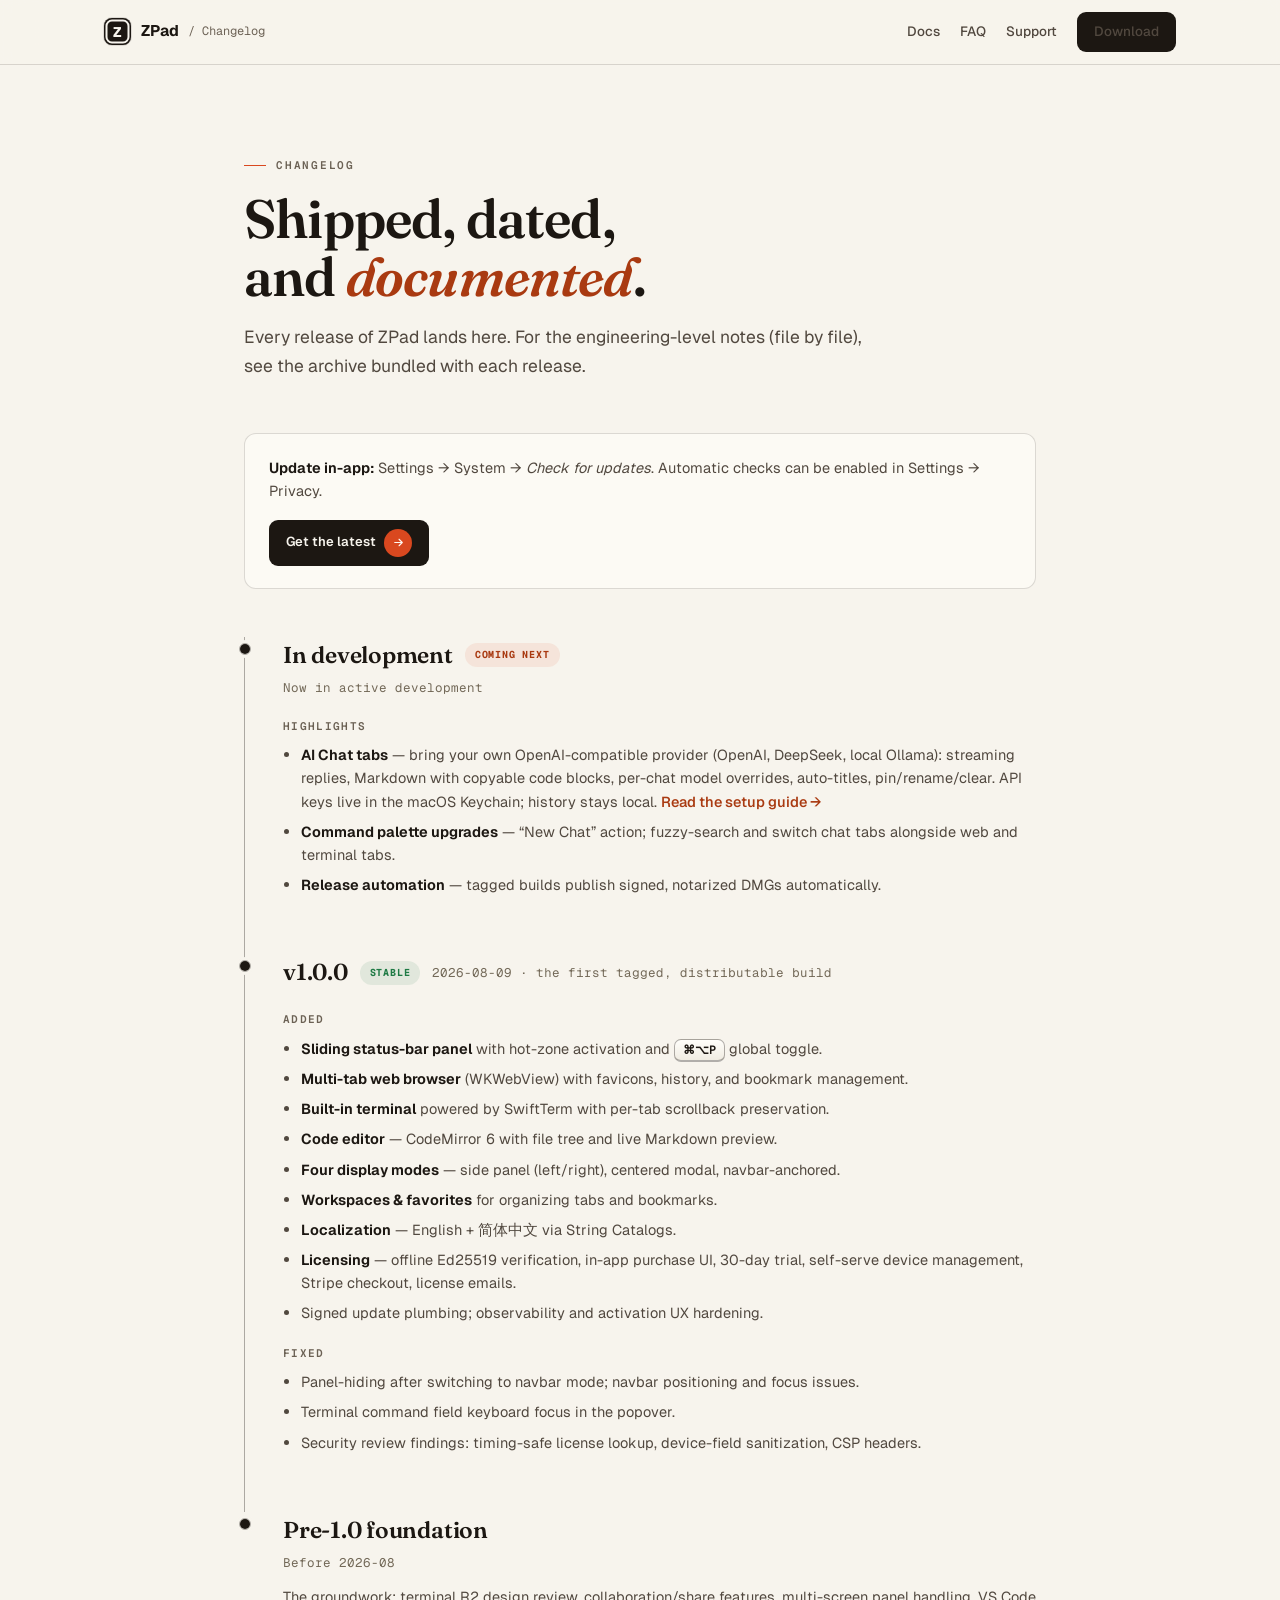
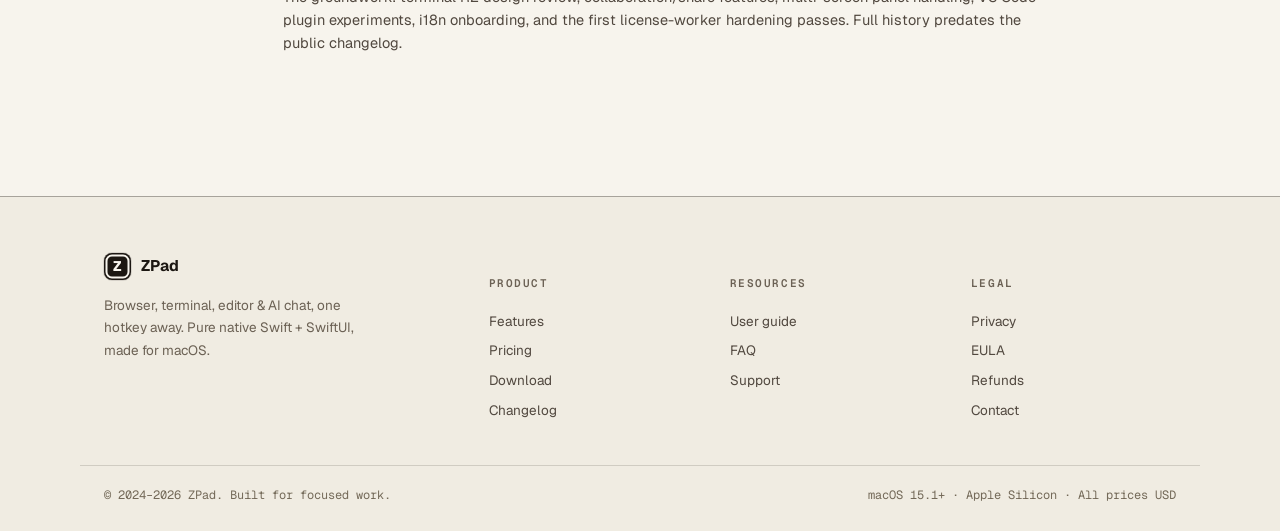
==== commit c7c0883c: "feat(copy,seo): four-tool framing with AI Chat; unify icon system Hero and SEO now lead with all fou" ====
--- a/changelog.html
+++ b/changelog.html
@@ -5,7 +5,7 @@
   <meta name="viewport" content="width=device-width, initial-scale=1.0, viewport-fit=cover" />
   <meta name="theme-color" content="#F7F4ED" />
   <title>ZPad Changelog — What's new in every release</title>
-  <meta name="description" content="Every ZPad release, dated and documented: new features, fixes, and improvements. Watch the product improve in public — v1.0.0 shipped the sliding panel, browser, terminal, workspaces, and licensing." />
+  <meta name="description" content="Every ZPad release, dated and documented: new features, fixes, and improvements. Watch the product improve in public — v1.0.0 shipped the sliding panel, browser, terminal, editor, workspaces, and licensing; AI chat tabs ship next." />
   <meta name="robots" content="index, follow" />
   <link rel="canonical" href="https://zpad.app/changelog.html" />
   <link rel="icon" type="image/svg+xml" href="data:image/svg+xml,<svg xmlns='http://www.w3.org/2000/svg' viewBox='0 0 100 100'><rect width='100' height='100' rx='22' fill='%231C1712'/><rect x='7' y='7' width='86' height='86' rx='16' fill='none' stroke='%23F7F4ED' stroke-width='4'/><text x='50' y='71' font-size='58' font-family='-apple-system,sans-serif' font-weight='800' fill='%23F7F4ED' text-anchor='middle'>Z</text></svg>" />
@@ -49,7 +49,7 @@
   <div class="subscribe-card">
     <p><strong>Update in-app:</strong> Settings → System → <em>Check for updates</em>. Automatic checks can be enabled in Settings → Privacy.</p>
     <a class="btn btn-primary btn-sm" href="download.html">Get the latest
-      <span class="chip-ic"><svg fill="none" stroke="currentColor" viewBox="0 0 24 24"><path stroke-linecap="round" stroke-linejoin="round" stroke-width="2.5" d="M5 12h14m0 0l-6-6m6 6l-6 6"/></svg></span>
+      <span class="chip-ic"><svg fill="none" stroke="currentColor" viewBox="0 0 24 24"><path stroke-linecap="round" stroke-linejoin="round" stroke-width="2" d="M5 12h14m0 0l-6-6m6 6l-6 6"/></svg></span>
     </a>
   </div>
 
@@ -83,6 +83,7 @@
         <li><strong>Sliding status-bar panel</strong> with hot-zone activation and <kbd>⌘⌥P</kbd> global toggle.</li>
         <li><strong>Multi-tab web browser</strong> (WKWebView) with favicons, history, and bookmark management.</li>
         <li><strong>Built-in terminal</strong> powered by SwiftTerm with per-tab scrollback preservation.</li>
+        <li><strong>Code editor</strong> — CodeMirror 6 with file tree and live Markdown preview.</li>
         <li><strong>Four display modes</strong> — side panel (left/right), centered modal, navbar-anchored.</li>
         <li><strong>Workspaces &amp; favorites</strong> for organizing tabs and bookmarks.</li>
         <li><strong>Localization</strong> — English + 简体中文 via String Catalogs.</li>
@@ -117,7 +118,7 @@
         <span class="brand-mark" aria-hidden="true">Z</span>
         <span class="brand-name">ZPad</span>
       </div>
-      <p>Browser, terminal and editor, one hotkey away. Pure native Swift + SwiftUI, made for macOS.</p>
+      <p>Browser, terminal, editor &amp; AI chat, one hotkey away. Pure native Swift + SwiftUI, made for macOS.</p>
     </div>
     <div class="foot-col">
       <h4>Product</h4>
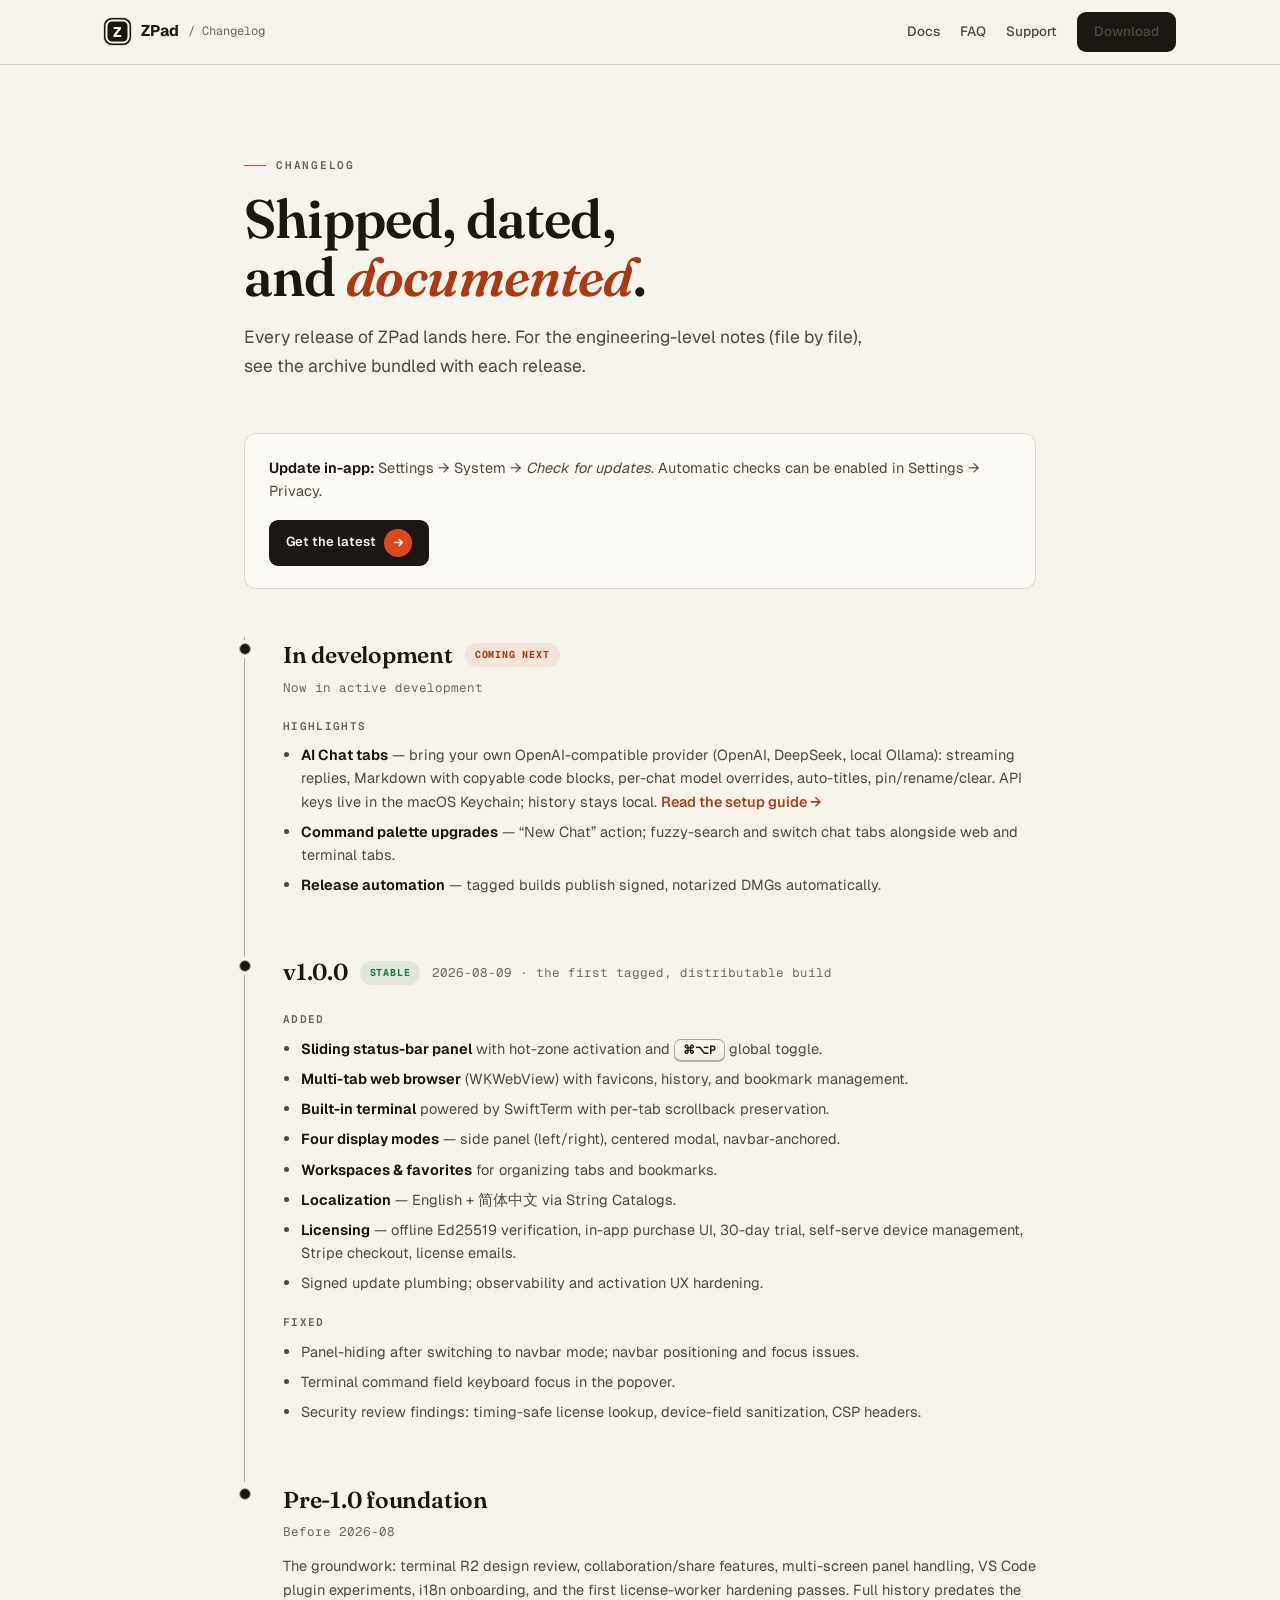
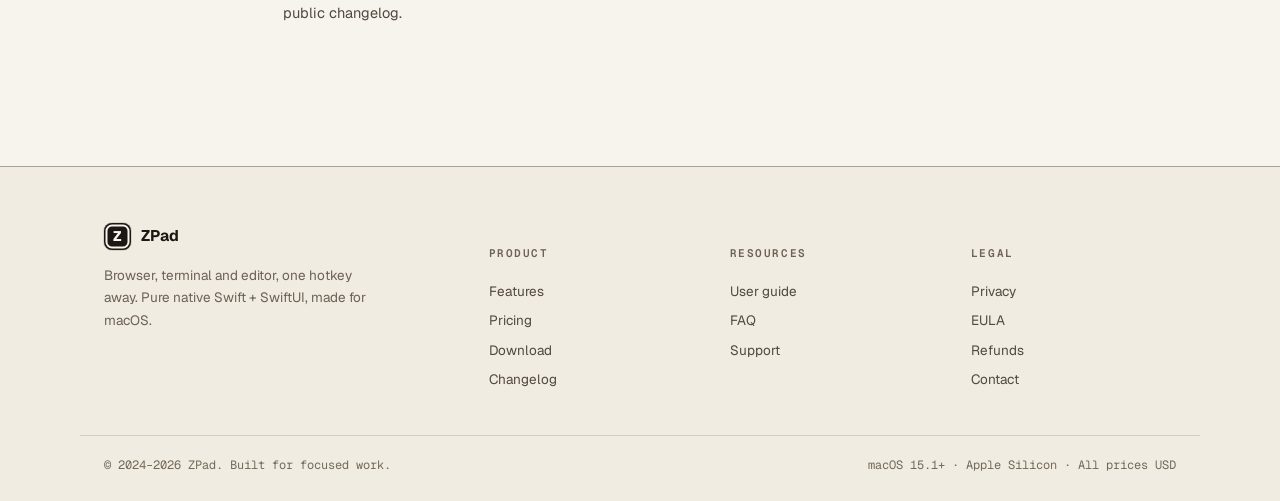
==== commit 1101c364: "Revert "feat(copy,seo): four-tool framing with AI Chat; unify icon system" This reverts commit c7c08" ====
--- a/changelog.html
+++ b/changelog.html
@@ -5,7 +5,7 @@
   <meta name="viewport" content="width=device-width, initial-scale=1.0, viewport-fit=cover" />
   <meta name="theme-color" content="#F7F4ED" />
   <title>ZPad Changelog — What's new in every release</title>
-  <meta name="description" content="Every ZPad release, dated and documented: new features, fixes, and improvements. Watch the product improve in public — v1.0.0 shipped the sliding panel, browser, terminal, editor, workspaces, and licensing; AI chat tabs ship next." />
+  <meta name="description" content="Every ZPad release, dated and documented: new features, fixes, and improvements. Watch the product improve in public — v1.0.0 shipped the sliding panel, browser, terminal, workspaces, and licensing." />
   <meta name="robots" content="index, follow" />
   <link rel="canonical" href="https://zpad.app/changelog.html" />
   <link rel="icon" type="image/svg+xml" href="data:image/svg+xml,<svg xmlns='http://www.w3.org/2000/svg' viewBox='0 0 100 100'><rect width='100' height='100' rx='22' fill='%231C1712'/><rect x='7' y='7' width='86' height='86' rx='16' fill='none' stroke='%23F7F4ED' stroke-width='4'/><text x='50' y='71' font-size='58' font-family='-apple-system,sans-serif' font-weight='800' fill='%23F7F4ED' text-anchor='middle'>Z</text></svg>" />
@@ -49,7 +49,7 @@
   <div class="subscribe-card">
     <p><strong>Update in-app:</strong> Settings → System → <em>Check for updates</em>. Automatic checks can be enabled in Settings → Privacy.</p>
     <a class="btn btn-primary btn-sm" href="download.html">Get the latest
-      <span class="chip-ic"><svg fill="none" stroke="currentColor" viewBox="0 0 24 24"><path stroke-linecap="round" stroke-linejoin="round" stroke-width="2" d="M5 12h14m0 0l-6-6m6 6l-6 6"/></svg></span>
+      <span class="chip-ic"><svg fill="none" stroke="currentColor" viewBox="0 0 24 24"><path stroke-linecap="round" stroke-linejoin="round" stroke-width="2.5" d="M5 12h14m0 0l-6-6m6 6l-6 6"/></svg></span>
     </a>
   </div>
 
@@ -83,7 +83,6 @@
         <li><strong>Sliding status-bar panel</strong> with hot-zone activation and <kbd>⌘⌥P</kbd> global toggle.</li>
         <li><strong>Multi-tab web browser</strong> (WKWebView) with favicons, history, and bookmark management.</li>
         <li><strong>Built-in terminal</strong> powered by SwiftTerm with per-tab scrollback preservation.</li>
-        <li><strong>Code editor</strong> — CodeMirror 6 with file tree and live Markdown preview.</li>
         <li><strong>Four display modes</strong> — side panel (left/right), centered modal, navbar-anchored.</li>
         <li><strong>Workspaces &amp; favorites</strong> for organizing tabs and bookmarks.</li>
         <li><strong>Localization</strong> — English + 简体中文 via String Catalogs.</li>
@@ -118,7 +117,7 @@
         <span class="brand-mark" aria-hidden="true">Z</span>
         <span class="brand-name">ZPad</span>
       </div>
-      <p>Browser, terminal, editor &amp; AI chat, one hotkey away. Pure native Swift + SwiftUI, made for macOS.</p>
+      <p>Browser, terminal and editor, one hotkey away. Pure native Swift + SwiftUI, made for macOS.</p>
     </div>
     <div class="foot-col">
       <h4>Product</h4>
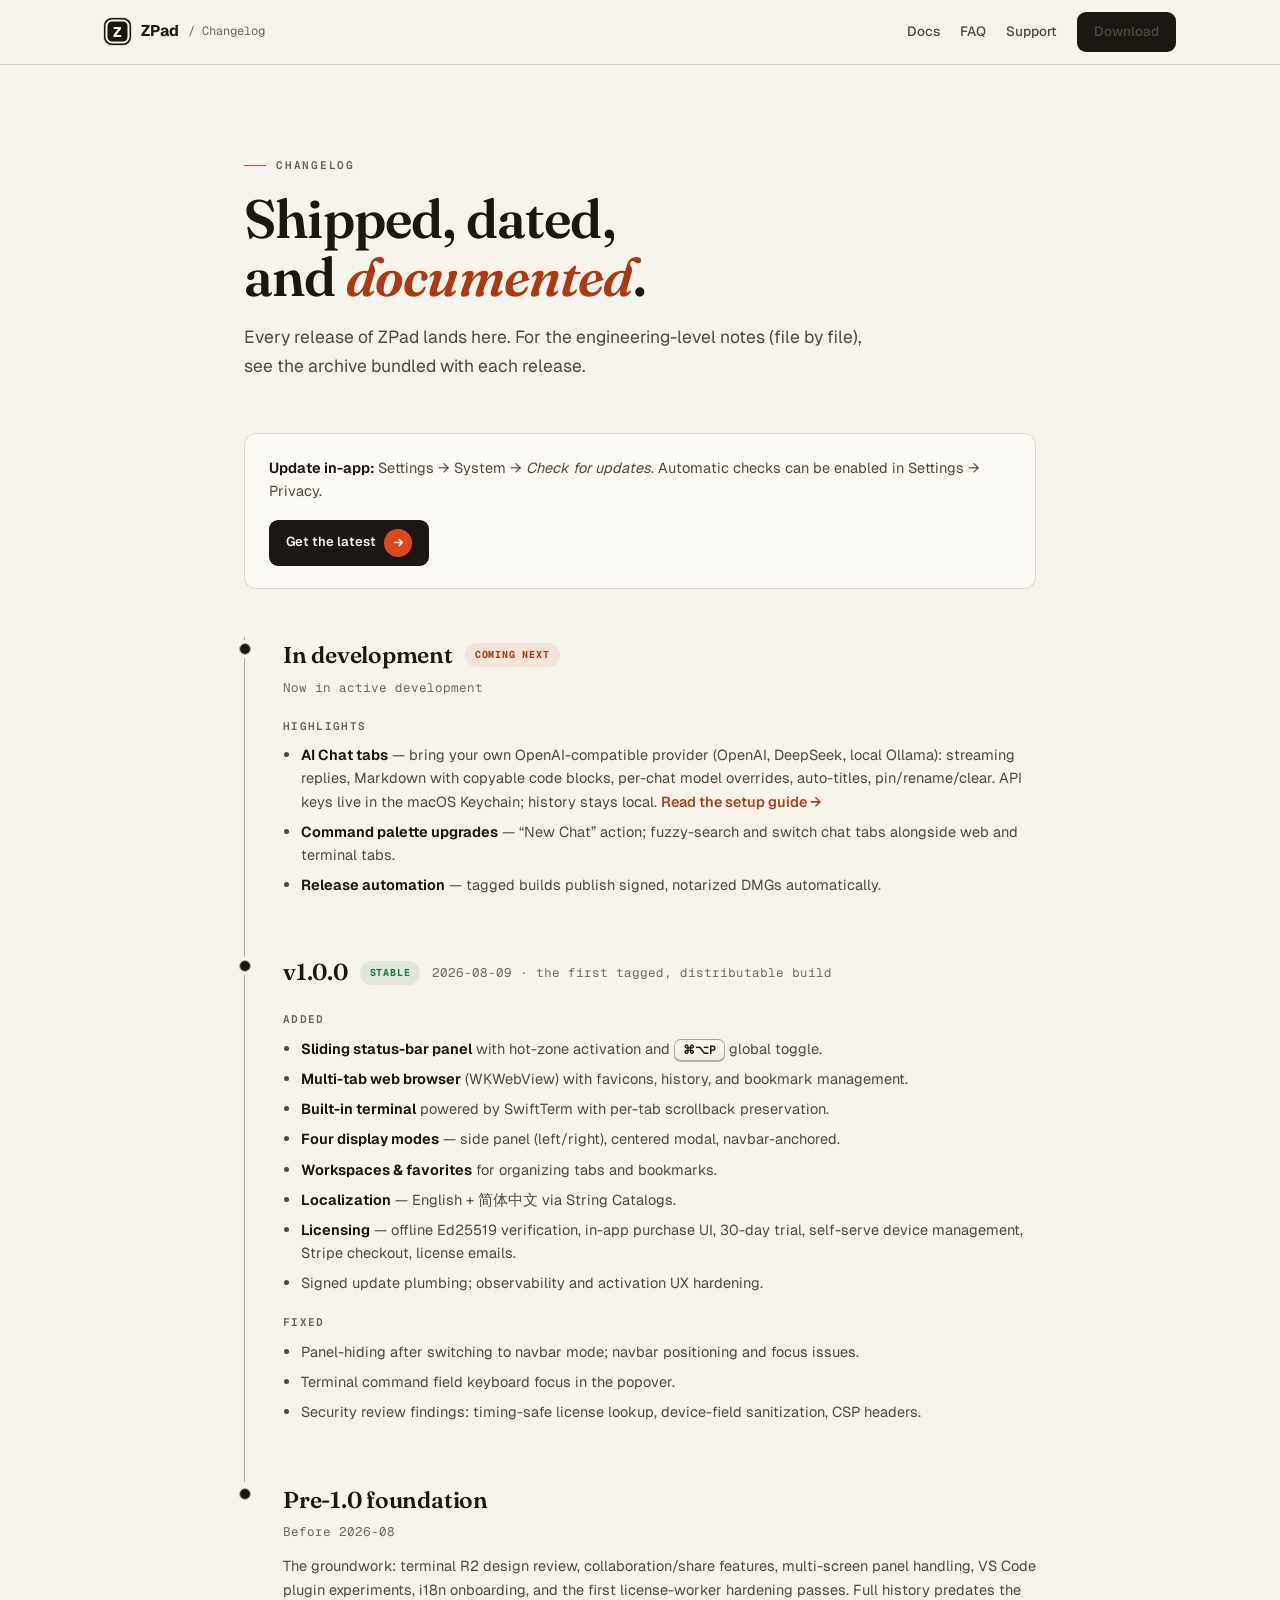
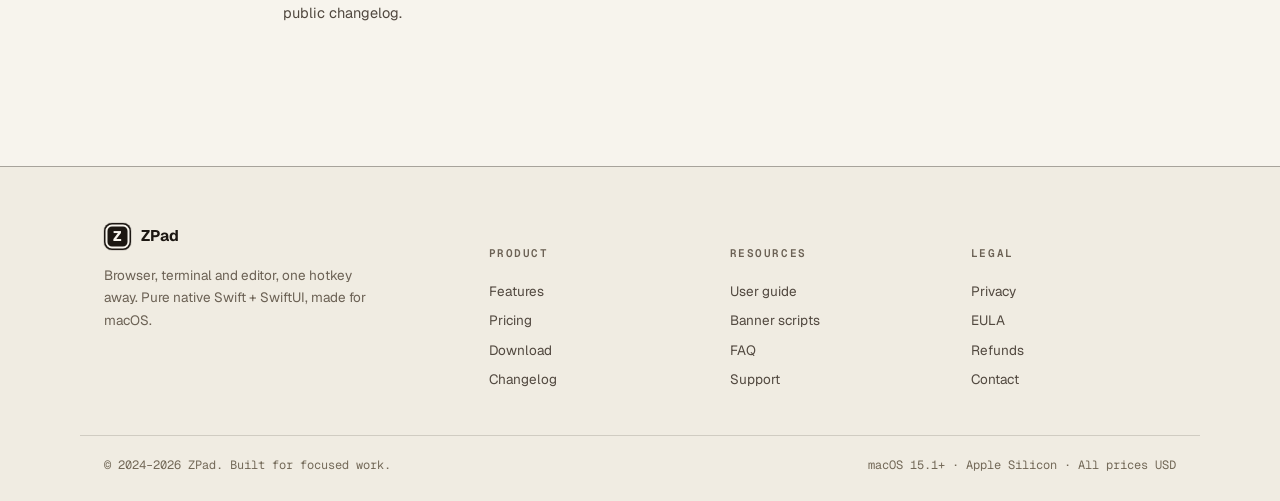
==== commit b7ccd1f4: "feat(banners): add Banner Scripts page — copy-paste HTML recipes for the homepage banner - New banne" ====
--- a/changelog.html
+++ b/changelog.html
@@ -129,6 +129,7 @@
     <div class="foot-col">
       <h4>Resources</h4>
       <a href="docs.html">User guide</a>
+      <a href="banners.html">Banner scripts</a>
       <a href="faq.html">FAQ</a>
       <a href="support.html">Support</a>
     </div>
